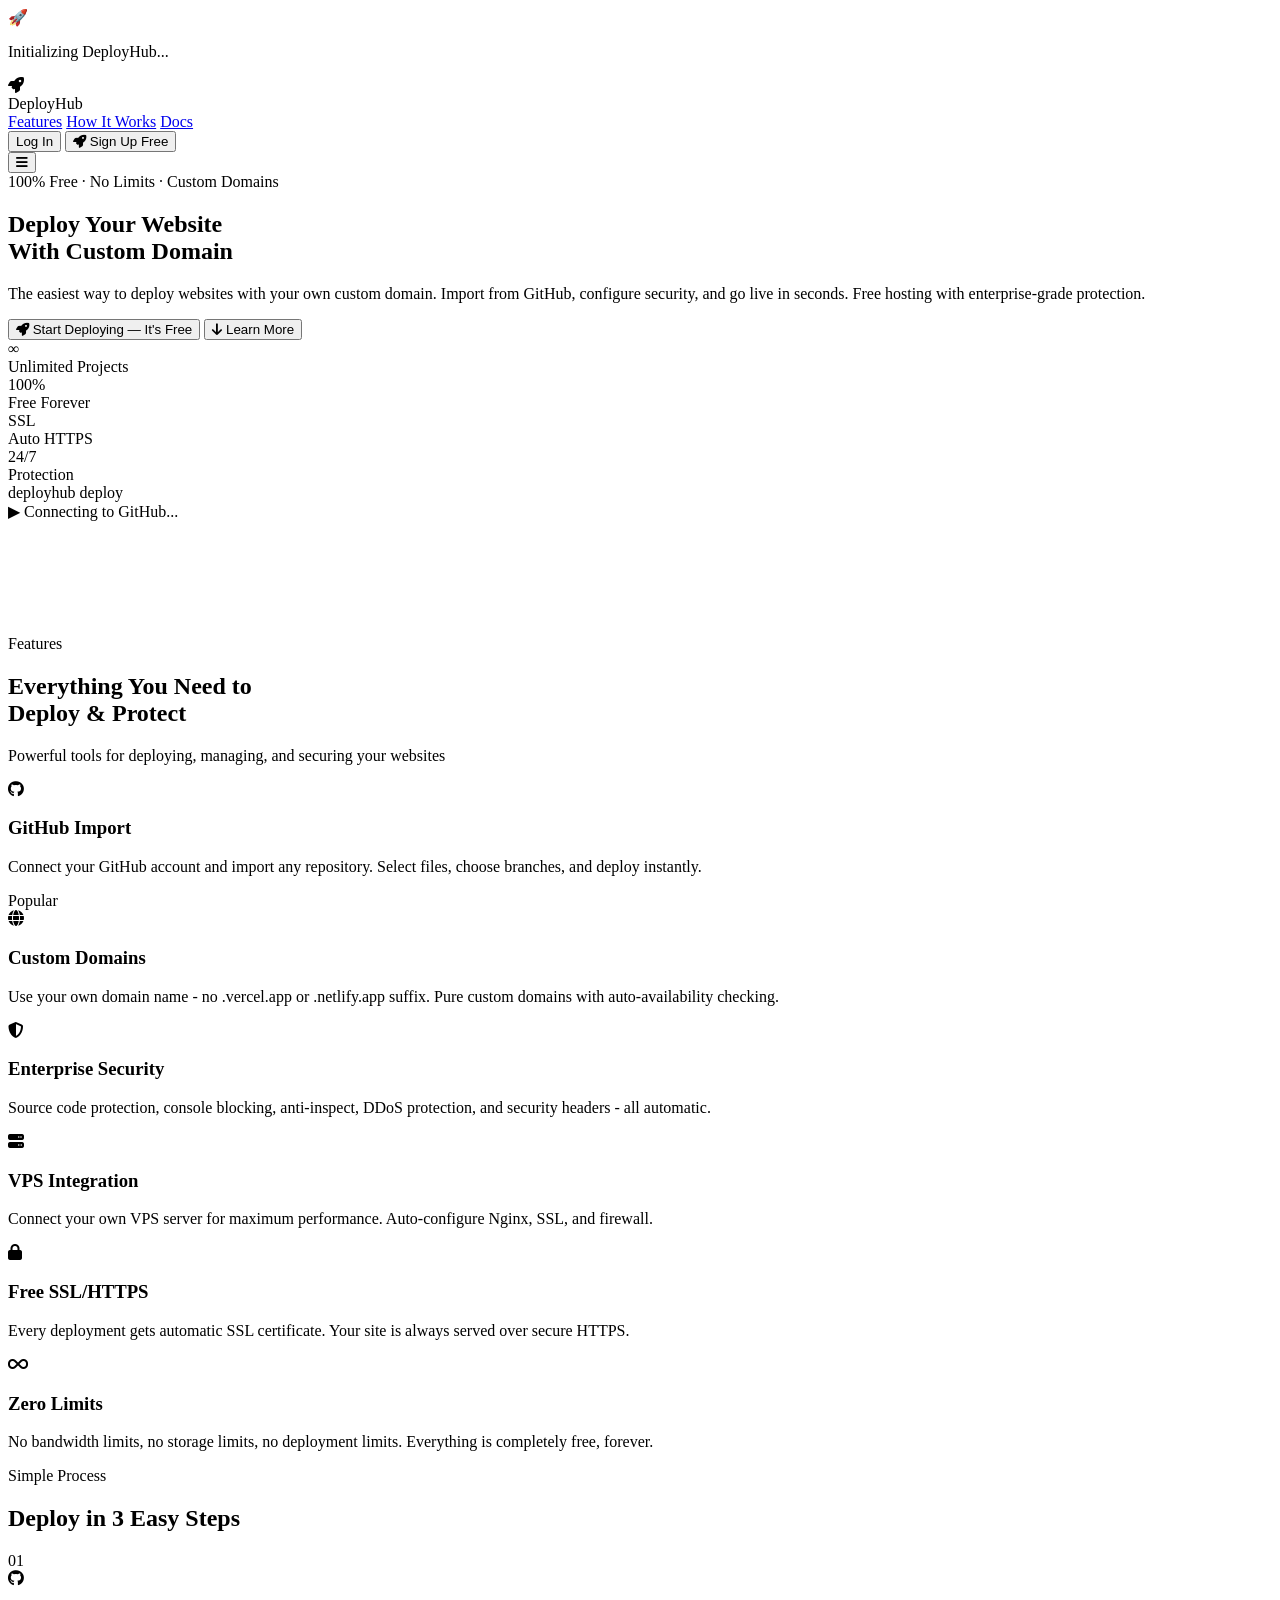
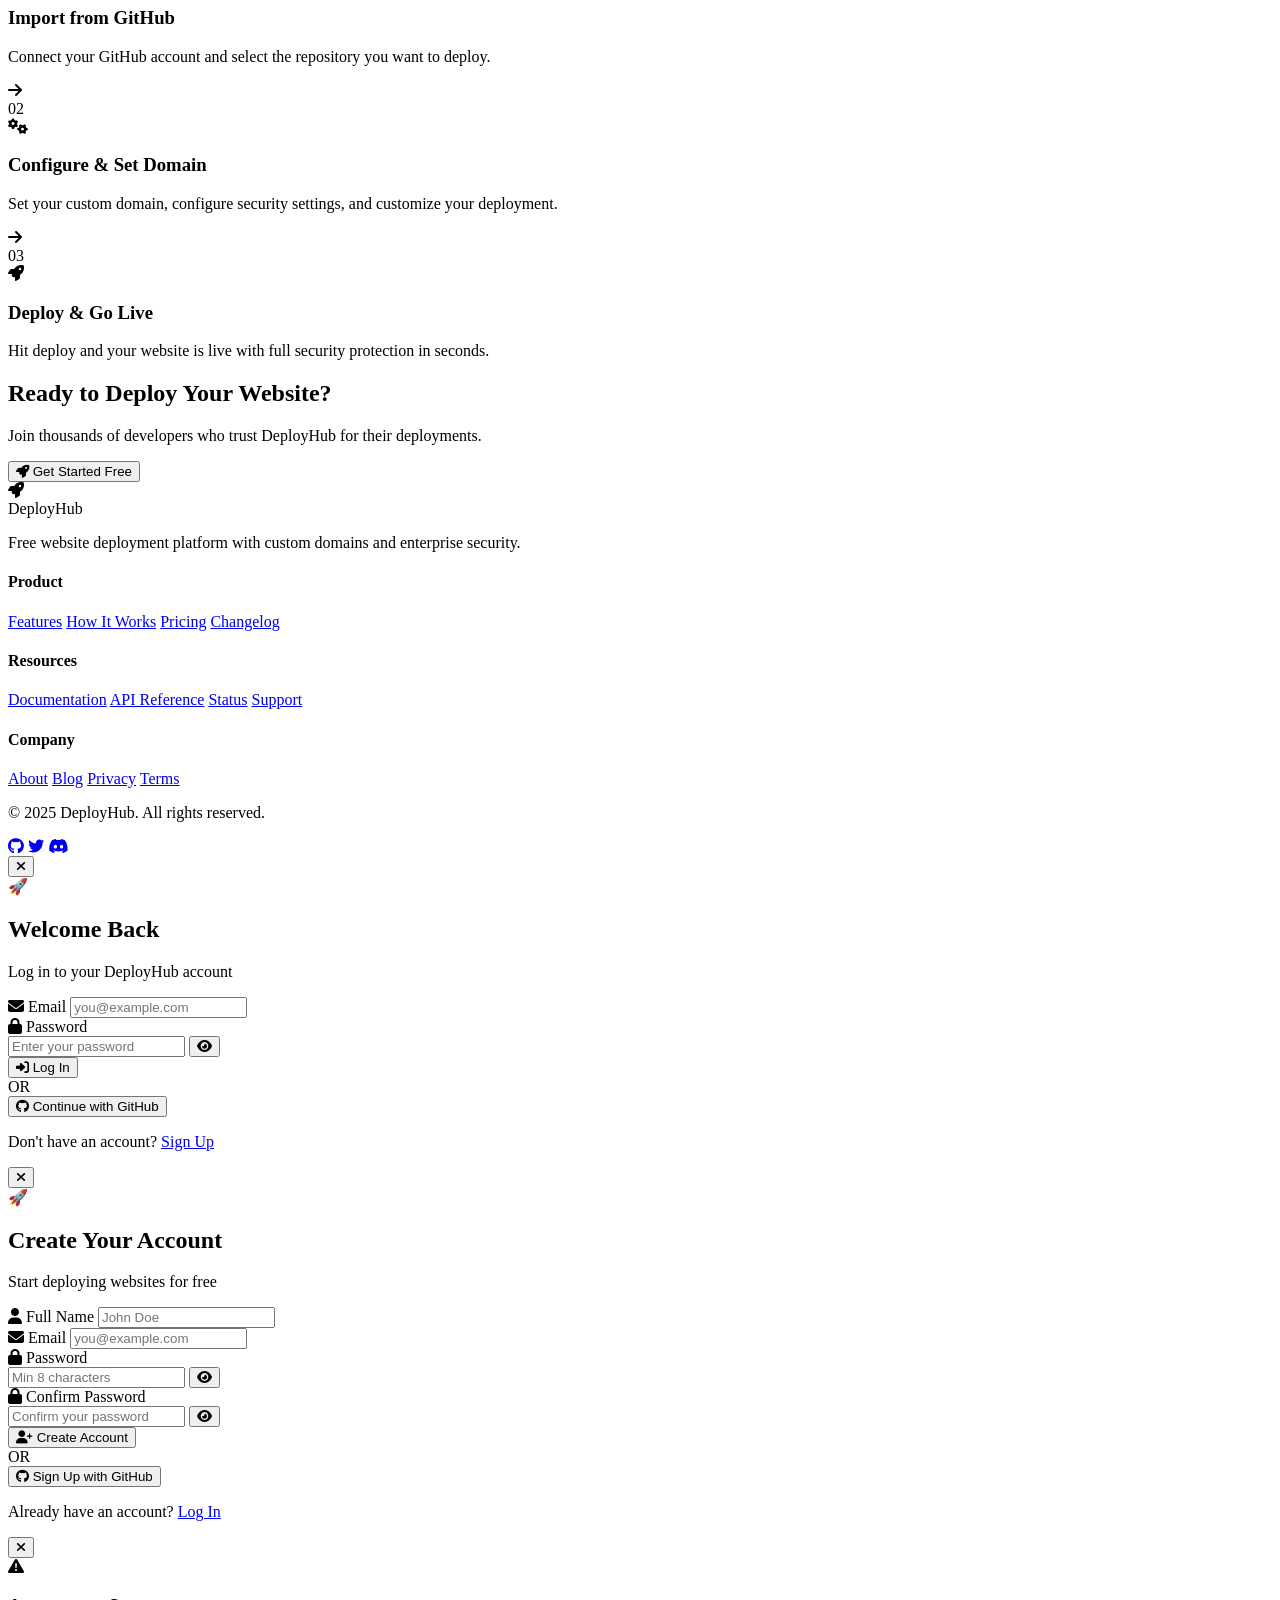
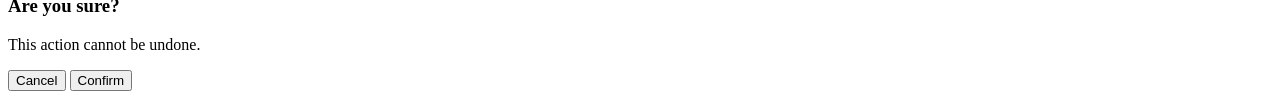
==== index.html @ f0fbd830 "Create index.html" ====
<!DOCTYPE html>
<html lang="en">
<head>
    <meta charset="UTF-8">
    <meta name="viewport" content="width=device-width, initial-scale=1.0">
    <title>DeployHub - Free Website Deployment Platform</title>
    <meta name="description" content="Deploy your websites for free with custom domains, GitHub integration, and enterprise security.">
    <link rel="stylesheet" href="css/style.css">
    <link rel="stylesheet" href="https://cdnjs.cloudflare.com/ajax/libs/font-awesome/6.5.0/css/all.min.css">
    <link href="https://fonts.googleapis.com/css2?family=Inter:wght@300;400;500;600;700;800;900&display=swap" rel="stylesheet">
    <link rel="icon" type="image/svg+xml" href="data:image/svg+xml,<svg xmlns='http://www.w3.org/2000/svg' viewBox='0 0 100 100'><text y='.9em' font-size='90'>🚀</text></svg>">
</head>
<body>

    <!-- ========== LOADING SCREEN ========== -->
    <div id="loadingScreen" class="loading-screen">
        <div class="loader">
            <div class="loader-rocket">🚀</div>
            <div class="loader-bar"><div class="loader-fill"></div></div>
            <p>Initializing DeployHub...</p>
        </div>
    </div>

    <!-- ========== NAVIGATION ========== -->
    <nav id="navbar" class="navbar">
        <div class="nav-container">
            <div class="nav-logo" onclick="goHome()">
                <div class="logo-icon">
                    <i class="fas fa-rocket"></i>
                </div>
                <span>DeployHub</span>
            </div>

            <div class="nav-links" id="navLinks">
                <a href="#features" class="nav-link">Features</a>
                <a href="#how-it-works" class="nav-link">How It Works</a>
                <a href="#" class="nav-link" onclick="showDocs()">Docs</a>
            </div>

            <div class="nav-auth" id="navAuth">
                <button class="btn btn-ghost" onclick="showLogin()">Log In</button>
                <button class="btn btn-primary" onclick="showRegister()">
                    <i class="fas fa-rocket"></i> Sign Up Free
                </button>
            </div>

            <div class="nav-user" id="navUser" style="display:none;">
                <button class="btn btn-ghost" onclick="goToDashboard()">
                    <i class="fas fa-th-large"></i> Dashboard
                </button>
                <div class="nav-avatar" id="navAvatar" onclick="toggleUserMenu()">U</div>
                <div class="user-dropdown" id="userDropdown">
                    <div class="dropdown-header">
                        <span id="dropdownName">User</span>
                        <small id="dropdownEmail">user@email.com</small>
                    </div>
                    <div class="dropdown-divider"></div>
                    <a onclick="showDashSection('settings')"><i class="fas fa-cog"></i> Settings</a>
                    <a onclick="showDashSection('security')"><i class="fas fa-shield-alt"></i> Security</a>
                    <div class="dropdown-divider"></div>
                    <a onclick="logout()" class="dropdown-danger"><i class="fas fa-sign-out-alt"></i> Log Out</a>
                </div>
            </div>

            <button class="nav-toggle" id="navToggle" onclick="toggleMobileNav()">
                <i class="fas fa-bars"></i>
            </button>
        </div>
    </nav>

    <!-- ========== LANDING PAGE ========== -->
    <section id="landingPage">
        <!-- Hero Section -->
        <div class="hero">
            <div class="hero-bg">
                <div class="gradient-orb orb-1"></div>
                <div class="gradient-orb orb-2"></div>
                <div class="gradient-orb orb-3"></div>
                <div class="grid-bg"></div>
            </div>
            <div class="hero-content">
                <div class="hero-badge">
                    <span class="badge-dot"></span>
                    100% Free · No Limits · Custom Domains
                </div>
                <h1>
                    Deploy Your Website
                    <br>
                    <span class="gradient-text">With Custom Domain</span>
                </h1>
                <p class="hero-desc">
                    The easiest way to deploy websites with your own custom domain. 
                    Import from GitHub, configure security, and go live in seconds. 
                    Free hosting with enterprise-grade protection.
                </p>
                <div class="hero-buttons">
                    <button class="btn btn-primary btn-xl" onclick="showRegister()">
                        <i class="fas fa-rocket"></i> Start Deploying — It's Free
                    </button>
                    <button class="btn btn-outline btn-xl" onclick="scrollToFeatures()">
                        <i class="fas fa-arrow-down"></i> Learn More
                    </button>
                </div>
                <div class="hero-stats">
                    <div class="hero-stat">
                        <div class="hero-stat-number">∞</div>
                        <div class="hero-stat-label">Unlimited Projects</div>
                    </div>
                    <div class="hero-stat-divider"></div>
                    <div class="hero-stat">
                        <div class="hero-stat-number">100%</div>
                        <div class="hero-stat-label">Free Forever</div>
                    </div>
                    <div class="hero-stat-divider"></div>
                    <div class="hero-stat">
                        <div class="hero-stat-number">SSL</div>
                        <div class="hero-stat-label">Auto HTTPS</div>
                    </div>
                    <div class="hero-stat-divider"></div>
                    <div class="hero-stat">
                        <div class="hero-stat-number">24/7</div>
                        <div class="hero-stat-label">Protection</div>
                    </div>
                </div>
            </div>
            <div class="hero-visual">
                <div class="terminal-window">
                    <div class="terminal-header">
                        <div class="terminal-dots">
                            <span class="dot red"></span>
                            <span class="dot yellow"></span>
                            <span class="dot green"></span>
                        </div>
                        <span class="terminal-title">deployhub deploy</span>
                    </div>
                    <div class="terminal-body">
                        <div class="terminal-line" id="termLine1">
                            <span class="t-green">▶</span> Connecting to GitHub...
                        </div>
                        <div class="terminal-line" id="termLine2" style="opacity:0">
                            <span class="t-green">✓</span> Repository imported: <span class="t-cyan">my-website</span>
                        </div>
                        <div class="terminal-line" id="termLine3" style="opacity:0">
                            <span class="t-green">▶</span> Setting domain: <span class="t-yellow">gameshop.com</span>
                        </div>
                        <div class="terminal-line" id="termLine4" style="opacity:0">
                            <span class="t-green">✓</span> Domain available! <span class="t-green">✓</span>
                        </div>
                        <div class="terminal-line" id="termLine5" style="opacity:0">
                            <span class="t-green">✓</span> SSL certificate provisioned
                        </div>
                        <div class="terminal-line" id="termLine6" style="opacity:0">
                            <span class="t-green">✓</span> Security protections enabled
                        </div>
                        <div class="terminal-line" id="termLine7" style="opacity:0">
                            <span class="t-green">🚀</span> <span class="t-green">Deployed!</span> → <span class="t-cyan">https://gameshop.com</span>
                        </div>
                    </div>
                </div>
            </div>
        </div>

        <!-- Features Section -->
        <div class="features-section" id="features">
            <div class="container">
                <div class="section-header">
                    <div class="section-badge">Features</div>
                    <h2>Everything You Need to<br><span class="gradient-text">Deploy & Protect</span></h2>
                    <p>Powerful tools for deploying, managing, and securing your websites</p>
                </div>
                <div class="features-grid">
                    <div class="feature-card">
                        <div class="feature-icon-wrap">
                            <i class="fab fa-github"></i>
                        </div>
                        <h3>GitHub Import</h3>
                        <p>Connect your GitHub account and import any repository. Select files, choose branches, and deploy instantly.</p>
                    </div>
                    <div class="feature-card featured">
                        <div class="feature-badge">Popular</div>
                        <div class="feature-icon-wrap">
                            <i class="fas fa-globe"></i>
                        </div>
                        <h3>Custom Domains</h3>
                        <p>Use your own domain name - no .vercel.app or .netlify.app suffix. Pure custom domains with auto-availability checking.</p>
                    </div>
                    <div class="feature-card">
                        <div class="feature-icon-wrap">
                            <i class="fas fa-shield-alt"></i>
                        </div>
                        <h3>Enterprise Security</h3>
                        <p>Source code protection, console blocking, anti-inspect, DDoS protection, and security headers - all automatic.</p>
                    </div>
                    <div class="feature-card">
                        <div class="feature-icon-wrap">
                            <i class="fas fa-server"></i>
                        </div>
                        <h3>VPS Integration</h3>
                        <p>Connect your own VPS server for maximum performance. Auto-configure Nginx, SSL, and firewall.</p>
                    </div>
                    <div class="feature-card">
                        <div class="feature-icon-wrap">
                            <i class="fas fa-lock"></i>
                        </div>
                        <h3>Free SSL/HTTPS</h3>
                        <p>Every deployment gets automatic SSL certificate. Your site is always served over secure HTTPS.</p>
                    </div>
                    <div class="feature-card">
                        <div class="feature-icon-wrap">
                            <i class="fas fa-infinity"></i>
                        </div>
                        <h3>Zero Limits</h3>
                        <p>No bandwidth limits, no storage limits, no deployment limits. Everything is completely free, forever.</p>
                    </div>
                </div>
            </div>
        </div>

        <!-- How It Works Section -->
        <div class="how-section" id="how-it-works">
            <div class="container">
                <div class="section-header">
                    <div class="section-badge">Simple Process</div>
                    <h2>Deploy in <span class="gradient-text">3 Easy Steps</span></h2>
                </div>
                <div class="steps-grid">
                    <div class="step-card">
                        <div class="step-number">01</div>
                        <div class="step-icon"><i class="fab fa-github"></i></div>
                        <h3>Import from GitHub</h3>
                        <p>Connect your GitHub account and select the repository you want to deploy.</p>
                    </div>
                    <div class="step-connector"><i class="fas fa-arrow-right"></i></div>
                    <div class="step-card">
                        <div class="step-number">02</div>
                        <div class="step-icon"><i class="fas fa-cogs"></i></div>
                        <h3>Configure & Set Domain</h3>
                        <p>Set your custom domain, configure security settings, and customize your deployment.</p>
                    </div>
                    <div class="step-connector"><i class="fas fa-arrow-right"></i></div>
                    <div class="step-card">
                        <div class="step-number">03</div>
                        <div class="step-icon"><i class="fas fa-rocket"></i></div>
                        <h3>Deploy & Go Live</h3>
                        <p>Hit deploy and your website is live with full security protection in seconds.</p>
                    </div>
                </div>
            </div>
        </div>

        <!-- CTA Section -->
        <div class="cta-section">
            <div class="container">
                <div class="cta-card">
                    <div class="cta-bg">
                        <div class="gradient-orb orb-1"></div>
                        <div class="gradient-orb orb-2"></div>
                    </div>
                    <h2>Ready to Deploy Your Website?</h2>
                    <p>Join thousands of developers who trust DeployHub for their deployments.</p>
                    <button class="btn btn-white btn-xl" onclick="showRegister()">
                        <i class="fas fa-rocket"></i> Get Started Free
                    </button>
                </div>
            </div>
        </div>

        <!-- Footer -->
        <footer class="footer">
            <div class="container">
                <div class="footer-grid">
                    <div class="footer-brand">
                        <div class="nav-logo">
                            <div class="logo-icon"><i class="fas fa-rocket"></i></div>
                            <span>DeployHub</span>
                        </div>
                        <p>Free website deployment platform with custom domains and enterprise security.</p>
                    </div>
                    <div class="footer-links">
                        <h4>Product</h4>
                        <a href="#features">Features</a>
                        <a href="#how-it-works">How It Works</a>
                        <a href="#">Pricing</a>
                        <a href="#">Changelog</a>
                    </div>
                    <div class="footer-links">
                        <h4>Resources</h4>
                        <a href="#">Documentation</a>
                        <a href="#">API Reference</a>
                        <a href="#">Status</a>
                        <a href="#">Support</a>
                    </div>
                    <div class="footer-links">
                        <h4>Company</h4>
                        <a href="#">About</a>
                        <a href="#">Blog</a>
                        <a href="#">Privacy</a>
                        <a href="#">Terms</a>
                    </div>
                </div>
                <div class="footer-bottom">
                    <p>&copy; 2025 DeployHub. All rights reserved.</p>
                    <div class="footer-socials">
                        <a href="#"><i class="fab fa-github"></i></a>
                        <a href="#"><i class="fab fa-twitter"></i></a>
                        <a href="#"><i class="fab fa-discord"></i></a>
                    </div>
                </div>
            </div>
        </footer>
    </section>

    <!-- ========== AUTH MODALS ========== -->

    <!-- Login Modal -->
    <div class="modal" id="loginModal">
        <div class="modal-overlay" onclick="closeModals()"></div>
        <div class="modal-content auth-modal">
            <button class="modal-close" onclick="closeModals()">
                <i class="fas fa-times"></i>
            </button>
            <div class="auth-header">
                <div class="auth-logo">🚀</div>
                <h2>Welcome Back</h2>
                <p>Log in to your DeployHub account</p>
            </div>
            <form id="loginForm" onsubmit="handleLogin(event)">
                <div class="form-group">
                    <label><i class="fas fa-envelope"></i> Email</label>
                    <input type="email" id="loginEmail" class="form-input" placeholder="you@example.com" required autocomplete="email">
                </div>
                <div class="form-group">
                    <label><i class="fas fa-lock"></i> Password</label>
                    <div class="password-input">
                        <input type="password" id="loginPassword" class="form-input" placeholder="Enter your password" required autocomplete="current-password">
                        <button type="button" class="password-toggle" onclick="togglePassword('loginPassword', this)">
                            <i class="fas fa-eye"></i>
                        </button>
                    </div>
                </div>
                <div id="loginError" class="form-error" style="display:none;"></div>
                <button type="submit" class="btn btn-primary btn-full" id="loginBtn">
                    <i class="fas fa-sign-in-alt"></i> Log In
                </button>
            </form>
            <div class="auth-divider"><span>OR</span></div>
            <button class="btn btn-github btn-full" onclick="loginWithGitHub()">
                <i class="fab fa-github"></i> Continue with GitHub
            </button>
            <p class="auth-switch">
                Don't have an account? 
                <a href="#" onclick="showRegister(); return false;">Sign Up</a>
            </p>
        </div>
    </div>

    <!-- Register Modal -->
    <div class="modal" id="registerModal">
        <div class="modal-overlay" onclick="closeModals()"></div>
        <div class="modal-content auth-modal">
            <button class="modal-close" onclick="closeModals()">
                <i class="fas fa-times"></i>
            </button>
            <div class="auth-header">
                <div class="auth-logo">🚀</div>
                <h2>Create Your Account</h2>
                <p>Start deploying websites for free</p>
            </div>
            <form id="registerForm" onsubmit="handleRegister(event)">
                <div class="form-group">
                    <label><i class="fas fa-user"></i> Full Name</label>
                    <input type="text" id="regName" class="form-input" placeholder="John Doe" required>
                </div>
                <div class="form-group">
                    <label><i class="fas fa-envelope"></i> Email</label>
                    <input type="email" id="regEmail" class="form-input" placeholder="you@example.com" required autocomplete="email">
                </div>
                <div class="form-group">
                    <label><i class="fas fa-lock"></i> Password</label>
                    <div class="password-input">
                        <input type="password" id="regPassword" class="form-input" placeholder="Min 8 characters" required minlength="8">
                        <button type="button" class="password-toggle" onclick="togglePassword('regPassword', this)">
                            <i class="fas fa-eye"></i>
                        </button>
                    </div>
                    <div class="password-strength" id="passwordStrength">
                        <div class="strength-bar"><div class="strength-fill" id="strengthFill"></div></div>
                        <span id="strengthText"></span>
                    </div>
                </div>
                <div class="form-group">
                    <label><i class="fas fa-lock"></i> Confirm Password</label>
                    <div class="password-input">
                        <input type="password" id="regConfirmPassword" class="form-input" placeholder="Confirm your password" required>
                        <button type="button" class="password-toggle" onclick="togglePassword('regConfirmPassword', this)">
                            <i class="fas fa-eye"></i>
                        </button>
                    </div>
                </div>
                <div id="regError" class="form-error" style="display:none;"></div>
                <button type="submit" class="btn btn-primary btn-full" id="regBtn">
                    <i class="fas fa-user-plus"></i> Create Account
                </button>
            </form>
            <div class="auth-divider"><span>OR</span></div>
            <button class="btn btn-github btn-full" onclick="loginWithGitHub()">
                <i class="fab fa-github"></i> Sign Up with GitHub
            </button>
            <p class="auth-switch">
                Already have an account? 
                <a href="#" onclick="showLogin(); return false;">Log In</a>
            </p>
        </div>
    </div>

    <!-- ========== DASHBOARD ========== -->
    <section id="dashboard" style="display:none;">
        <div class="dashboard-layout">
            <!-- Sidebar -->
            <aside class="sidebar" id="sidebar">
                <div class="sidebar-header">
                    <div class="sidebar-logo" onclick="goHome()">
                        <i class="fas fa-rocket"></i>
                        <span>DeployHub</span>
                    </div>
                    <button class="sidebar-close" onclick="toggleSidebar()">
                        <i class="fas fa-times"></i>
                    </button>
                </div>

                <nav class="sidebar-nav">
                    <div class="nav-section-label">Main</div>
                    <a class="sidebar-link active" data-section="overview" onclick="showDashSection('overview')">
                        <i class="fas fa-th-large"></i>
                        <span>Overview</span>
                    </a>
                    <a class="sidebar-link" data-section="projects" onclick="showDashSection('projects')">
                        <i class="fas fa-folder"></i>
                        <span>Projects</span>
                        <span class="sidebar-badge" id="projectsBadge">0</span>
                    </a>
                    <a class="sidebar-link highlight" data-section="newDeploy" onclick="showDashSection('newDeploy')">
                        <i class="fas fa-plus-circle"></i>
                        <span>New Deploy</span>
                    </a>

                    <div class="nav-section-label">Management</div>
                    <a class="sidebar-link" data-section="domains" onclick="showDashSection('domains')">
                        <i class="fas fa-globe"></i>
                        <span>Domains</span>
                    </a>
                    <a class="sidebar-link" data-section="security" onclick="showDashSection('security')">
                        <i class="fas fa-shield-alt"></i>
                        <span>Security</span>
                    </a>
                    <a class="sidebar-link" data-section="vps" onclick="showDashSection('vps')">
                        <i class="fas fa-server"></i>
                        <span>VPS</span>
                    </a>
                    <a class="sidebar-link" data-section="analytics" onclick="showDashSection('analytics')">
                        <i class="fas fa-chart-bar"></i>
                        <span>Analytics</span>
                    </a>

                    <div class="nav-section-label">Account</div>
                    <a class="sidebar-link" data-section="settings" onclick="showDashSection('settings')">
                        <i class="fas fa-cog"></i>
                        <span>Settings</span>
                    </a>
                </nav>

                <div class="sidebar-footer">
                    <div class="sidebar-user">
                        <div class="sidebar-avatar" id="sidebarAvatar">U</div>
                        <div class="sidebar-user-info">
                            <span class="sidebar-user-name" id="sidebarUserName">User</span>
                            <span class="sidebar-user-plan">Free Plan · Unlimited</span>
                        </div>
                    </div>
                </div>
            </aside>

            <!-- Mobile Sidebar Toggle -->
            <button class="sidebar-mobile-toggle" onclick="toggleSidebar()">
                <i class="fas fa-bars"></i>
            </button>

            <!-- Main Dashboard Content -->
            <main class="dash-main">

                <!-- ===== OVERVIEW SECTION ===== -->
                <div class="dash-section" id="sec-overview">
                    <div class="dash-header">
                        <div>
                            <h1>Dashboard</h1>
                            <p class="dash-subtitle">Welcome back, <span id="welcomeName">User</span></p>
                        </div>
                        <button class="btn btn-primary" onclick="showDashSection('newDeploy')">
                            <i class="fas fa-plus"></i> New Project
                        </button>
                    </div>

                    <!-- Stats Cards -->
                    <div class="stats-grid">
                        <div class="stat-card">
                            <div class="stat-card-header">
                                <span class="stat-card-label">Total Projects</span>
                                <div class="stat-card-icon blue"><i class="fas fa-folder"></i></div>
                            </div>
                            <div class="stat-card-number" id="totalProjects">0</div>
                            <div class="stat-card-change positive">
                                <i class="fas fa-arrow-up"></i> Active
                            </div>
                        </div>
                        <div class="stat-card">
                            <div class="stat-card-header">
                                <span class="stat-card-label">Active Sites</span>
                                <div class="stat-card-icon green"><i class="fas fa-check-circle"></i></div>
                            </div>
                            <div class="stat-card-number" id="activeSites">0</div>
                            <div class="stat-card-change positive">
                                <i class="fas fa-globe"></i> Online
                            </div>
                        </div>
                        <div class="stat-card">
                            <div class="stat-card-header">
                                <span class="stat-card-label">Custom Domains</span>
                                <div class="stat-card-icon purple"><i class="fas fa-globe"></i></div>
                            </div>
                            <div class="stat-card-number" id="totalDomains">0</div>
                            <div class="stat-card-change">
                                <i class="fas fa-lock"></i> SSL Active
                            </div>
                        </div>
                        <div class="stat-card">
                            <div class="stat-card-header">
                                <span class="stat-card-label">Total Deploys</span>
                                <div class="stat-card-icon orange"><i class="fas fa-cloud-upload-alt"></i></div>
                            </div>
                            <div class="stat-card-number" id="totalDeploys">0</div>
                            <div class="stat-card-change positive">
                                <i class="fas fa-infinity"></i> Unlimited
                            </div>
                        </div>
                    </div>

                    <!-- Recent Projects -->
                    <div class="dash-card">
                        <div class="dash-card-header">
                            <h2><i class="fas fa-clock"></i> Recent Projects</h2>
                            <a class="view-all" onclick="showDashSection('projects')">View All <i class="fas fa-arrow-right"></i></a>
                        </div>
                        <div id="recentProjectsList" class="projects-list">
                            <div class="empty-state">
                                <div class="empty-icon">📁</div>
                                <h3>No Projects Yet</h3>
                                <p>Deploy your first website to get started</p>
                                <button class="btn btn-primary" onclick="showDashSection('newDeploy')">
                                    <i class="fas fa-plus"></i> Create Your First Project
                                </button>
                            </div>
                        </div>
                    </div>

                    <!-- Quick Actions -->
                    <div class="quick-actions">
                        <h2><i class="fas fa-bolt"></i> Quick Actions</h2>
                        <div class="actions-grid">
                            <div class="action-card" onclick="showDashSection('newDeploy')">
                                <i class="fas fa-plus-circle"></i>
                                <span>New Deploy</span>
                            </div>
                            <div class="action-card" onclick="showDashSection('domains')">
                                <i class="fas fa-globe"></i>
                                <span>Add Domain</span>
                            </div>
                            <div class="action-card" onclick="showDashSection('vps')">
                                <i class="fas fa-server"></i>
                                <span>Connect VPS</span>
                            </div>
                            <div class="action-card" onclick="showDashSection('security')">
                                <i class="fas fa-shield-alt"></i>
                                <span>Security</span>
                            </div>
                        </div>
                    </div>
                </div>

                <!-- ===== PROJECTS SECTION ===== -->
                <div class="dash-section" id="sec-projects" style="display:none;">
                    <div class="dash-header">
                        <div>
                            <h1>My Projects</h1>
                            <p class="dash-subtitle">Manage all your deployed websites</p>
                        </div>
                        <div class="header-actions">
                            <div class="search-box">
                                <i class="fas fa-search"></i>
                                <input type="text" placeholder="Search projects..." id="searchProjects" oninput="filterProjects()">
                            </div>
                            <select class="filter-select" id="filterStatus" onchange="filterProjects()">
                                <option value="all">All Status</option>
                                <option value="active">Active</option>
                                <option value="paused">Paused</option>
                                <option value="error">Error</option>
                            </select>
                            <button class="btn btn-primary" onclick="showDashSection('newDeploy')">
                                <i class="fas fa-plus"></i> New Project
                            </button>
                        </div>
                    </div>
                    <div id="projectsList" class="projects-grid">
                        <!-- Projects will be loaded dynamically -->
                    </div>
                </div>

                <!-- ===== NEW DEPLOY SECTION (WIZARD) ===== -->
                <div class="dash-section" id="sec-newDeploy" style="display:none;">
                    <div class="dash-header">
                        <div>
                            <h1>Deploy New Project</h1>
                            <p class="dash-subtitle">Import from GitHub and deploy with custom domain</p>
                        </div>
                    </div>

                    <div class="deploy-wizard">
                        <!-- Wizard Progress Steps -->
                        <div class="wizard-steps">
                            <div class="wizard-step active" data-step="1" id="wizStep1">
                                <div class="step-circle">
                                    <span class="step-num">1</span>
                                    <i class="fas fa-check step-check"></i>
                                </div>
                                <span class="step-label">GitHub</span>
                            </div>
                            <div class="step-line" id="stepLine1"></div>
                            <div class="wizard-step" data-step="2" id="wizStep2">
                                <div class="step-circle">
                                    <span class="step-num">2</span>
                                    <i class="fas fa-check step-check"></i>
                                </div>
                                <span class="step-label">Repository</span>
                            </div>
                            <div class="step-line" id="stepLine2"></div>
                            <div class="wizard-step" data-step="3" id="wizStep3">
                                <div class="step-circle">
                                    <span class="step-num">3</span>
                                    <i class="fas fa-check step-check"></i>
                                </div>
                                <span class="step-label">Configure</span>
                            </div>
                            <div class="step-line" id="stepLine3"></div>
                            <div class="wizard-step" data-step="4" id="wizStep4">
                                <div class="step-circle">
                                    <span class="step-num">4</span>
                                    <i class="fas fa-check step-check"></i>
                                </div>
                                <span class="step-label">Domain</span>
                            </div>
                            <div class="step-line" id="stepLine4"></div>
                            <div class="wizard-step" data-step="5" id="wizStep5">
                                <div class="step-circle">
                                    <span class="step-num">5</span>
                                    <i class="fas fa-check step-check"></i>
                                </div>
                                <span class="step-label">Security</span>
                            </div>
                            <div class="step-line" id="stepLine5"></div>
                            <div class="wizard-step" data-step="6" id="wizStep6">
                                <div class="step-circle">
                                    <span class="step-num">6</span>
                                    <i class="fas fa-check step-check"></i>
                                </div>
                                <span class="step-label">Deploy</span>
                            </div>
                        </div>

                        <!-- STEP 1: GitHub Connect -->
                        <div class="wizard-panel" id="wizPanel1">
                            <div class="wizard-card">
                                <div class="wizard-card-header">
                                    <div class="wizard-icon github-icon">
                                        <i class="fab fa-github"></i>
                                    </div>
                                    <h2>Connect GitHub Account</h2>
                                    <p>Import your repository files to deploy as a website</p>
                                </div>

                                <div id="githubNotConnected">
                                    <div class="form-group">
                                        <label><i class="fas fa-key"></i> GitHub Personal Access Token</label>
                                        <div class="password-input">
                                            <input type="password" id="githubToken" class="form-input" placeholder="ghp_xxxxxxxxxxxxxxxxxxxx">
                                            <button type="button" class="password-toggle" onclick="togglePassword('githubToken', this)">
                                                <i class="fas fa-eye"></i>
                                            </button>
                                        </div>
                                        <div class="form-help">
                                            <i class="fas fa-info-circle"></i>
                                            <span>Go to <strong>GitHub → Settings → Developer Settings → Personal Access Tokens → Tokens (classic) → Generate New Token</strong> with <code>repo</code> scope enabled.</span>
                                        </div>
                                    </div>
                                    <button class="btn btn-github btn-lg btn-full" onclick="connectGitHub()" id="connectGHBtn">
                                        <i class="fab fa-github"></i> Connect GitHub
                                    </button>
                                </div>

                                <div id="githubConnected" style="display:none;">
                                    <div class="github-profile">
                                        <img id="ghAvatar" src="" alt="GitHub Avatar" class="gh-avatar">
                                        <div class="gh-info">
                                            <h3 id="ghDisplayName">-</h3>
                                            <p id="ghUsername">@username</p>
                                            <div class="gh-stats">
                                                <span><i class="fas fa-book"></i> <span id="ghRepoCount">0</span> repos</span>
                                                <span><i class="fas fa-users"></i> <span id="ghFollowers">0</span> followers</span>
                                            </div>
                                        </div>
                                        <span class="status-badge success">
                                            <i class="fas fa-check-circle"></i> Connected
                                        </span>
                                    </div>
                                    <div class="wizard-actions">
                                        <button class="btn btn-ghost" onclick="disconnectGitHub()">
                                            <i class="fas fa-unlink"></i> Disconnect
                                        </button>
                                        <button class="btn btn-primary btn-lg" onclick="goToWizStep(2)">
                                            Continue <i class="fas fa-arrow-right"></i>
                                        </button>
                                    </div>
                                </div>
                            </div>
                        </div>

                        <!-- STEP 2: Select Repository -->
                        <div class="wizard-panel" id="wizPanel2" style="display:none;">
                            <div class="wizard-card">
                                <div class="wizard-card-header">
                                    <div class="wizard-icon">
                                        <i class="fas fa-code-branch"></i>
                                    </div>
                                    <h2>Select Repository</h2>
                                    <p>Choose the repository you want to deploy</p>
                                </div>

                                <div class="repo-search">
                                    <div class="search-box">
                                        <i class="fas fa-search"></i>
                                        <input type="text" placeholder="Search repositories..." id="searchRepos" oninput="filterRepos()">
                                    </div>
                                    <div class="repo-filter">
                                        <select class="filter-select" id="repoTypeFilter" onchange="filterRepos()">
                                            <option value="all">All</option>
                                            <option value="public">Public</option>
                                            <option value="private">Private</option>
                                        </select>
                                    </div>
                                </div>

                                <div id="reposList" class="repos-list">
                                    <div class="loading-state">
                                        <div class="spinner"></div>
                                        <p>Loading repositories...</p>
                                    </div>
                                </div>

                                <div class="wizard-nav">
                                    <button class="btn btn-ghost" onclick="goToWizStep(1)">
                                        <i class="fas fa-arrow-left"></i> Back
                                    </button>
                                </div>
                            </div>
                        </div>

                        <!-- STEP 3: Configure -->
                        <div class="wizard-panel" id="wizPanel3" style="display:none;">
                            <div class="wizard-card">
                                <div class="wizard-card-header">
                                    <div class="wizard-icon">
                                        <i class="fas fa-cogs"></i>
                                    </div>
                                    <h2>Project Configuration</h2>
                                    <p>Configure your project settings before deployment</p>
                                </div>

                                <div class="config-form">
                                    <div class="form-row">
                                        <div class="form-group">
                                            <label><i class="fas fa-project-diagram"></i> Project Name *</label>
                                            <input type="text" id="projectName" class="form-input" placeholder="my-awesome-website">
                                        </div>
                                        <div class="form-group">
                                            <label><i class="fas fa-code-branch"></i> Branch</label>
                                            <select id="branchSelect" class="form-input form-select">
                                                <option value="main">main</option>
                                                <option value="master">master</option>
                                            </select>
                                        </div>
                                    </div>
                                    <div class="form-row">
                                        <div class="form-group">
                                            <label><i class="fas fa-layer-group"></i> Framework</label>
                                            <select id="frameworkSelect" class="form-input form-select">
                                                <option value="static">Static HTML/CSS/JS</option>
                                                <option value="react">React</option>
                                                <option value="vue">Vue.js</option>
                                                <option value="next">Next.js</option>
                                                <option value="angular">Angular</option>
                                                <option value="svelte">Svelte</option>
                                                <option value="gatsby">Gatsby</option>
                                                <option value="hugo">Hugo</option>
                                                <option value="other">Other</option>
                                            </select>
                                        </div>
                                        <div class="form-group">
                                            <label><i class="fas fa-folder"></i> Root Directory</label>
                                            <input type="text" id="rootDir" class="form-input" placeholder="./" value="./">
                                        </div>
                                    </div>
                                    <div class="form-row">
                                        <div class="form-group">
                                            <label><i class="fas fa-terminal"></i> Build Command</label>
                                            <input type="text" id="buildCmd" class="form-input" placeholder="npm run build (optional)">
                                        </div>
                                        <div class="form-group">
                                            <label><i class="fas fa-folder-open"></i> Output Directory</label>
                                            <input type="text" id="outputDir" class="form-input" placeholder="dist" value="./">
                                        </div>
                                    </div>

                                    <!-- Environment Variables -->
                                    <div class="env-section">
                                        <div class="env-header">
                                            <h3><i class="fas fa-key"></i> Environment Variables</h3>
                                            <button class="btn btn-ghost btn-sm" onclick="addEnvVar()">
                                                <i class="fas fa-plus"></i> Add Variable
                                            </button>
                                        </div>
                                        <div id="envVarsList" class="env-vars-list">
                                            <!-- Env vars will be added here dynamically -->
                                        </div>
                                    </div>
                                </div>

                                <div class="wizard-nav">
                                    <button class="btn btn-ghost" onclick="goToWizStep(2)">
                                        <i class="fas fa-arrow-left"></i> Back
                                    </button>
                                    <button class="btn btn-primary" onclick="goToWizStep(4)">
                                        Continue <i class="fas fa-arrow-right"></i>
                                    </button>
                                </div>
                            </div>
                        </div>

                        <!-- STEP 4: Domain -->
                        <div class="wizard-panel" id="wizPanel4" style="display:none;">
                            <div class="wizard-card">
                                <div class="wizard-card-header">
                                    <div class="wizard-icon">
                                        <i class="fas fa-globe"></i>
                                    </div>
                                    <h2>Custom Domain Setup</h2>
                                    <p>Set your own custom domain for this website</p>
                                </div>

                                <div class="domain-setup">
                                    <div class="form-group">
                                        <label><i class="fas fa-globe"></i> Domain Name *</label>
                                        <div class="domain-input-wrapper">
                                            <input type="text" id="customDomain" class="form-input domain-input" 
                                                   placeholder="example.com" 
                                                   oninput="handleDomainInput(this.value)">
                                            <div class="domain-checker" id="domainChecker">
                                                <!-- Domain check status will show here -->
                                            </div>
                                        </div>
                                        <div class="form-help">
                                            <i class="fas fa-info-circle"></i>
                                            Enter your desired domain (e.g., gameshop.com, myportfolio.com). 
                                            We'll automatically check if it's available for hosting.
                                        </div>
                                    </div>

                                    <!-- Domain Check Result -->
                                    <div id="domainResult" class="domain-result" style="display:none;">
                                        <!-- Result will appear here -->
                                    </div>

                                    <!-- DNS Configuration Info -->
                                    <div id="dnsConfig" class="dns-config" style="display:none;">
                                        <h3><i class="fas fa-network-wired"></i> DNS Configuration</h3>
                                        <p>Add these DNS records to your domain registrar:</p>
                                        <div class="dns-records">
                                            <div class="dns-record">
                                                <div class="dns-record-header">
                                                    <span class="dns-type">A</span>
                                                    <button class="btn btn-ghost btn-xs" onclick="copyDNS('a')">
                                                        <i class="fas fa-copy"></i> Copy
                                                    </button>
                                                </div>
                                                <div class="dns-record-body">
                                                    <div><strong>Name:</strong> @</div>
                                                    <div><strong>Value:</strong> <code id="dnsAValue">76.76.21.21</code></div>
                                                    <div><strong>TTL:</strong> 3600</div>
                                                </div>
                                            </div>
                                            <div class="dns-record">
                                                <div class="dns-record-header">
                                                    <span class="dns-type cname">CNAME</span>
                                                    <button class="btn btn-ghost btn-xs" onclick="copyDNS('cname')">
                                                        <i class="fas fa-copy"></i> Copy
                                                    </button>
                                                </div>
                                                <div class="dns-record-body">
                                                    <div><strong>Name:</strong> www</div>
                                                    <div><strong>Value:</strong> <code id="dnsCnameValue">cname.deployhub.dev</code></div>
                                                    <div><strong>TTL:</strong> 3600</div>
                                                </div>
                                            </div>
                                        </div>
                                    </div>

                                    <!-- SSL Toggle -->
                                    <div class="ssl-toggle">
                                        <div class="toggle-option">
                                            <label class="toggle-switch">
                                                <input type="checkbox" id="autoSSL" checked>
                                                <span class="toggle-slider"></span>
                                            </label>
                                            <div class="toggle-info">
                                                <strong><i class="fas fa-lock"></i> Auto SSL Certificate</strong>
                                                <p>Automatically provision free Let's Encrypt SSL certificate</p>
                                            </div>
                                        </div>
                                        <div class="toggle-option">
                                            <label class="toggle-switch">
                                                <input type="checkbox" id="forceHTTPS" checked>
                                                <span class="toggle-slider"></span>
                                            </label>
                                            <div class="toggle-info">
                                                <strong><i class="fas fa-shield-alt"></i> Force HTTPS</strong>
                                                <p>Redirect all HTTP traffic to HTTPS</p>
                                            </div>
                                        </div>
                                        <div class="toggle-option">
                                            <label class="toggle-switch">
                                                <input type="checkbox" id="wwwRedirect" checked>
                                                <span class="toggle-slider"></span>
                                            </label>
                                            <div class="toggle-info">
                                                <strong><i class="fas fa-exchange-alt"></i> WWW Redirect</strong>
                                                <p>Redirect www.domain.com to domain.com</p>
                                            </div>
                                        </div>
                                    </div>
                                </div>

                                <div class="wizard-nav">
                                    <button class="btn btn-ghost" onclick="goToWizStep(3)">
                                        <i class="fas fa-arrow-left"></i> Back
                                    </button>
                                    <button class="btn btn-primary" onclick="goToWizStep(5)" id="domainNextBtn">
                                        Continue <i class="fas fa-arrow-right"></i>
                                    </button>
                                </div>
                            </div>
                        </div>

                        <!-- STEP 5: Security -->
                        <div class="wizard-panel" id="wizPanel5" style="display:none;">
                            <div class="wizard-card">
                                <div class="wizard-card-header">
                                    <div class="wizard-icon security-icon">
                                        <i class="fas fa-shield-alt"></i>
                                    </div>
                                    <h2>Security Protection</h2>
                                    <p>Configure enterprise-grade security for your website</p>
                                </div>

                                <div class="security-options">
                                    <div class="security-group">
                                        <h3><i class="fas fa-code"></i> Code Protection</h3>
                                        <div class="toggle-option">
                                            <label class="toggle-switch">
                                                <input type="checkbox" id="secSourceProtect" checked>
                                                <span class="toggle-slider"></span>
                                            </label>
                                            <div class="toggle-info">
                                                <strong>Source Code Protection</strong>
                                                <p>Obfuscate and protect HTML/CSS/JS source code from viewing</p>
                                            </div>
                                        </div>
                                        <div class="toggle-option">
                                            <label class="toggle-switch">
                                                <input type="checkbox" id="secRightClick" checked>
                                                <span class="toggle-slider"></span>
                                            </label>
                                            <div class="toggle-info">
                                                <strong>Right-Click Protection</strong>
                                                <p>Disable right-click context menu to prevent "View Source"</p>
                                            </div>
                                        </div>
                                        <div class="toggle-option">
                                            <label class="toggle-switch">
                                                <input type="checkbox" id="secCopyProtect" checked>
                                                <span class="toggle-slider"></span>
                                            </label>
                                            <div class="toggle-info">
                                                <strong>Copy Protection</strong>
                                                <p>Prevent text selection and content copying</p>
                                            </div>
                                        </div>
                                    </div>

                                    <div class="security-group">
                                        <h3><i class="fas fa-terminal"></i> DevTools Protection</h3>
                                        <div class="toggle-option">
                                            <label class="toggle-switch">
                                                <input type="checkbox" id="secDevTools" checked>
                                                <span class="toggle-slider"></span>
                                            </label>
                                            <div class="toggle-info">
                                                <strong>DevTools / Inspect Element Blocker</strong>
                                                <p>Block F12, Ctrl+Shift+I, and all DevTools shortcuts</p>
                                            </div>
                                        </div>
                                        <div class="toggle-option">
                                            <label class="toggle-switch">
                                                <input type="checkbox" id="secConsole" checked>
                                                <span class="toggle-slider"></span>
                                            </label>
                                            <div class="toggle-info">
                                                <strong>Console Protection</strong>
                                                <p>Clear and disable browser console to prevent debugging</p>
                                            </div>
                                        </div>
                                        <div class="toggle-option">
                                            <label class="toggle-switch">
                                                <input type="checkbox" id="secDebugger" checked>
                                                <span class="toggle-slider"></span>
                                            </label>
                                            <div class="toggle-info">
                                                <strong>Anti-Debugger</strong>
                                                <p>Detect and block JavaScript debugger attachment</p>
                                            </div>
                                        </div>
                                    </div>

                                    <div class="security-group">
                                        <h3><i class="fas fa-shield-virus"></i> Network Protection</h3>
                                        <div class="toggle-option">
                                            <label class="toggle-switch">
                                                <input type="checkbox" id="secDDoS" checked>
                                                <span class="toggle-slider"></span>
                                            </label>
                                            <div class="toggle-info">
                                                <strong>DDoS Protection</strong>
                                                <p>Rate limiting and distributed attack mitigation</p>
                                            </div>
                                        </div>
                                        <div class="toggle-option">
                                            <label class="toggle-switch">
                                                <input type="checkbox" id="secHotlink" checked>
                                                <span class="toggle-slider"></span>
                                            </label>
                                            <div class="toggle-info">
                                                <strong>Hotlink Protection</strong>
                                                <p>Prevent other websites from embedding your resources</p>
                                            </div>
                                        </div>
                                        <div class="toggle-option">
                                            <label class="toggle-switch">
                                                <input type="checkbox" id="secAPI" checked>
                                                <span class="toggle-slider"></span>
                                            </label>
                                            <div class="toggle-info">
                                                <strong>API Endpoint Protection</strong>
                                                <p>Secure all API endpoints from unauthorized access</p>
                                            </div>
                                        </div>
                                    </div>

                                    <div class="security-group">
                                        <h3><i class="fas fa-heading"></i> Headers & Admin</h3>
                                        <div class="toggle-option">
                                            <label class="toggle-switch">
                                                <input type="checkbox" id="secHeaders" checked>
                                                <span class="toggle-slider"></span>
                                            </label>
                                            <div class="toggle-info">
                                                <strong>Security Headers</strong>
                                                <p>HSTS, CSP, X-Frame-Options, X-Content-Type-Options</p>
                                            </div>
                                        </div>
                                        <div class="toggle-option">
                                            <label class="toggle-switch">
                                                <input type="checkbox" id="secAdmin" checked>
                                                <span class="toggle-slider"></span>
                                            </label>
                                            <div class="toggle-info">
                                                <strong>Admin Panel Protection</strong>
                                                <p>Hide and protect /admin, /wp-admin, /dashboard paths</p>
                                            </div>
                                        </div>
                                        <div class="toggle-option">
                                            <label class="toggle-switch">
                                                <input type="checkbox" id="secFileAccess" checked>
                                                <span class="toggle-slider"></span>
                                            </label>
                                            <div class="toggle-info">
                                                <strong>Sensitive File Protection</strong>
                                                <p>Block access to .env, .git, config files, and backups</p>
                                            </div>
                                        </div>
                                    </div>
                                </div>

                                <div class="wizard-nav">
                                    <button class="btn btn-ghost" onclick="goToWizStep(4)">
                                        <i class="fas fa-arrow-left"></i> Back
                                    </button>
                                    <button class="btn btn-primary" onclick="goToWizStep(6)">
                                        Continue <i class="fas fa-arrow-right"></i>
                                    </button>
                                </div>
                            </div>
                        </div>

                        <!-- STEP 6: Deploy -->
                        <div class="wizard-panel" id="wizPanel6" style="display:none;">
                            <div class="wizard-card">
                                <div class="wizard-card-header">
                                    <div class="wizard-icon deploy-icon">
                                        <i class="fas fa-rocket"></i>
                                    </div>
                                    <h2>Review & Deploy</h2>
                                    <p>Review your configuration and launch your website</p>
                                </div>

                                <!-- Deployment Summary -->
                                <div class="deploy-summary" id="deploySummary">
                                    <div class="summary-grid">
                                        <div class="summary-item">
                                            <div class="summary-icon"><i class="fas fa-project-diagram"></i></div>
                                            <div class="summary-detail">
                                                <span class="summary-label">Project Name</span>
                                                <span class="summary-value" id="sumProject">-</span>
                                            </div>
                                        </div>
                                        <div class="summary-item">
                                            <div class="summary-icon"><i class="fab fa-github"></i></div>
                                            <div class="summary-detail">
                                                <span class="summary-label">Repository</span>
                                                <span class="summary-value" id="sumRepo">-</span>
                                            </div>
                                        </div>
                                        <div class="summary-item">
                                            <div class="summary-icon"><i class="fas fa-code-branch"></i></div>
                                            <div class="summary-detail">
                                                <span class="summary-label">Branch</span>
                                                <span class="summary-value" id="sumBranch">main</span>
                                            </div>
                                        </div>
                                        <div class="summary-item">
                                            <div class="summary-icon"><i class="fas fa-globe"></i></div>
                                            <div class="summary-detail">
                                                <span class="summary-label">Domain</span>
                                                <span class="summary-value" id="sumDomain">-</span>
                                            </div>
                                        </div>
                                        <div class="summary-item">
                                            <div class="summary-icon"><i class="fas fa-layer-group"></i></div>
                                            <div class="summary-detail">
                                                <span class="summary-label">Framework</span>
                                                <span class="summary-value" id="sumFramework">Static</span>
                                            </div>
                                        </div>
                                        <div class="summary-item">
                                            <div class="summary-icon"><i class="fas fa-shield-alt"></i></div>
                                            <div class="summary-detail">
                                                <span class="summary-label">Security</span>
                                                <span class="summary-value" id="sumSecurity">Full Protection</span>
                                            </div>
                                        </div>
                                    </div>
                                </div>

                                <div class="wizard-nav" id="deployActions">
                                    <button class="btn btn-ghost" onclick="goToWizStep(5)">
                                        <i class="fas fa-arrow-left"></i> Back
                                    </button>
                                    <button class="btn btn-success btn-lg" onclick="startDeploy()" id="deployBtn">
                                        <i class="fas fa-rocket"></i> Deploy Now
                                    </button>
                                </div>

                                <!-- Deploy Progress -->
                                <div id="deployProgress" class="deploy-progress" style="display:none;">
                                    <div class="progress-header">
                                        <div class="progress-spinner"></div>
                                        <h3>Deploying Your Website...</h3>
                                    </div>
                                    <div class="progress-bar-wrap">
                                        <div class="progress-bar">
                                            <div class="progress-fill" id="progressFill"></div>
                                        </div>
                                        <span class="progress-percent" id="progressPercent">0%</span>
                                    </div>
                                    <div class="deploy-logs" id="deployLogs">
                                        <!-- Deploy logs will appear here -->
                                    </div>
                                </div>

                                <!-- Deploy Success -->
                                <div id="deploySuccess" class="deploy-success" style="display:none;">
                                    <div class="success-animation">
                                        <div class="success-checkmark">
                                            <i class="fas fa-check-circle"></i>
                                        </div>
                                    </div>
                                    <h3>🎉 Deployment Successful!</h3>
                                    <p>Your website is now live and protected</p>
                                    <div class="deployed-url-box">
                                        <i class="fas fa-globe"></i>
                                        <a id="deployedUrl" href="#" target="_blank" class="deployed-link"></a>
                                        <button class="btn btn-ghost btn-xs" onclick="copyDeployedUrl()">
                                            <i class="fas fa-copy"></i>
                                        </button>
                                    </div>
                                    <div class="success-info">
                                        <div class="info-item">
                                            <i class="fas fa-lock t-green"></i>
                                            <span>SSL Active</span>
                                        </div>
                                        <div class="info-item">
                                            <i class="fas fa-shield-alt t-green"></i>
                                            <span>Security Enabled</span>
                                        </div>
                                        <div class="info-item">
                                            <i class="fas fa-check t-green"></i>
                                            <span>Domain Connected</span>
                                        </div>
                                    </div>
                                    <div class="success-actions">
                                        <button class="btn btn-primary btn-lg" onclick="window.open(document.getElementById('deployedUrl').href)">
                                            <i class="fas fa-external-link-alt"></i> Visit Website
                                        </button>
                                        <button class="btn btn-ghost btn-lg" onclick="showDashSection('projects')">
                                            <i class="fas fa-folder"></i> View Projects
                                        </button>
                                        <button class="btn btn-ghost btn-lg" onclick="showDashSection('newDeploy'); resetWizard();">
                                            <i class="fas fa-plus"></i> Deploy Another
                                        </button>
                                    </div>
                                </div>
                            </div>
                        </div>
                    </div>
                </div>

                <!-- ===== DOMAINS SECTION ===== -->
                <div class="dash-section" id="sec-domains" style="display:none;">
                    <div class="dash-header">
                        <div>
                            <h1>Domain Management</h1>
                            <p class="dash-subtitle">Manage all your custom domains</p>
                        </div>
                        <button class="btn btn-primary" onclick="showAddDomainModal()">
                            <i class="fas fa-plus"></i> Add Domain
                        </button>
                    </div>
                    <div id="domainsList" class="domains-grid">
                        <div class="empty-state">
                            <div class="empty-icon">🌐</div>
                            <h3>No Domains Yet</h3>
                            <p>Deploy a project with a custom domain to see it here</p>
                        </div>
                    </div>
                </div>

                <!-- ===== SECURITY SECTION ===== -->
                <div class="dash-section" id="sec-security" style="display:none;">
                    <div class="dash-header">
                        <div>
                            <h1>Security Center</h1>
                            <p class="dash-subtitle">Monitor and manage security across all projects</p>
                        </div>
                    </div>

                    <!-- Security Score -->
                    <div class="security-overview">
                        <div class="security-score-card">
                            <div class="score-circle">
                                <svg viewBox="0 0 120 120">
                                    <circle cx="60" cy="60" r="54" fill="none" stroke="rgba(255,255,255,0.1)" stroke-width="8"/>
                                    <circle cx="60" cy="60" r="54" fill="none" stroke="#00ff88" stroke-width="8" 
                                            stroke-dasharray="339.3" stroke-dashoffset="33.93" stroke-linecap="round"
                                            transform="rotate(-90 60 60)" id="scoreCircle"/>
                                </svg>
                                <div class="score-inner">
                                    <span class="score-num" id="secScoreNum">90</span>
                                    <span class="score-label">/ 100</span>
                                </div>
                            </div>
                            <div class="score-info">
                                <h3>Security Score</h3>
                                <p>Your overall security rating across all projects</p>
                            </div>
                        </div>

                        <div class="security-quick-stats">
                            <div class="sec-stat">
                                <i class="fas fa-shield-alt t-green"></i>
                                <div>
                                    <strong id="protectedCount">0</strong>
                                    <span>Protected Sites</span>
                                </div>
                            </div>
                            <div class="sec-stat">
                                <i class="fas fa-lock t-green"></i>
                                <div>
                                    <strong id="sslCount">0</strong>
                                    <span>SSL Certificates</span>
                                </div>
                            </div>
                            <div class="sec-stat">
                                <i class="fas fa-ban t-red"></i>
                                <div>
                                    <strong id="threatsBlocked">0</strong>
                                    <span>Threats Blocked</span>
                                </div>
                            </div>
                        </div>
                    </div>

                    <!-- Per-project security -->
                    <div class="dash-card">
                        <div class="dash-card-header">
                            <h2><i class="fas fa-list"></i> Project Security Status</h2>
                        </div>
                        <div id="securityProjectList" class="security-project-list">
                            <div class="empty-state">
                                <div class="empty-icon">🔒</div>
                                <h3>No Projects</h3>
                                <p>Deploy a project to configure security</p>
                            </div>
                        </div>
                    </div>
                </div>

                <!-- ===== VPS SECTION ===== -->
                <div class="dash-section" id="sec-vps" style="display:none;">
                    <div class="dash-header">
                        <div>
                            <h1>VPS Connection</h1>
                            <p class="dash-subtitle">Connect your own VPS for enhanced hosting</p>
                        </div>
                    </div>

                    <div class="vps-content">
                        <div class="wizard-card">
                            <div class="wizard-card-header">
                                <div class="wizard-icon">
                                    <i class="fas fa-server"></i>
                                </div>
                                <h2>Connect Your VPS Server</h2>
                                <p>Link your VPS to deploy websites directly to your own server</p>
                            </div>

                            <div class="form-row">
                                <div class="form-group">
                                    <label><i class="fas fa-network-wired"></i> VPS IP Address *</label>
                                    <input type="text" id="vpsIP" class="form-input" placeholder="123.456.789.0">
                                </div>
                                <div class="form-group">
                                    <label><i class="fas fa-plug"></i> SSH Port</label>
                                    <input type="number" id="vpsPort" class="form-input" value="22" placeholder="22">
                                </div>
                            </div>
                            <div class="form-row">
                                <div class="form-group">
                                    <label><i class="fas fa-user"></i> Username *</label>
                                    <input type="text" id="vpsUser" class="form-input" placeholder="root">
                                </div>
                                <div class="form-group">
                                    <label><i class="fas fa-key"></i> Auth Method</label>
                                    <select id="vpsAuthMethod" class="form-input form-select" onchange="toggleVPSAuth()">
                                        <option value="password">Password</option>
                                        <option value="key">SSH Key</option>
                                    </select>
                                </div>
                            </div>
                            <div class="form-group" id="vpsPasswordGroup">
                                <label><i class="fas fa-lock"></i> Password</label>
                                <div class="password-input">
                                    <input type="password" id="vpsPassword" class="form-input" placeholder="••••••••">
                                    <button type="button" class="password-toggle" onclick="togglePassword('vpsPassword', this)">
                                        <i class="fas fa-eye"></i>
                                    </button>
                                </div>
                            </div>
                            <div class="form-group" id="vpsKeyGroup" style="display:none;">
                                <label><i class="fas fa-key"></i> SSH Private Key</label>
                                <textarea id="vpsKey" class="form-input form-textarea" rows="6" placeholder="-----BEGIN RSA PRIVATE KEY-----&#10;...&#10;-----END RSA PRIVATE KEY-----"></textarea>
                            </div>

                            <div class="vps-features">
                                <h3><i class="fas fa-cogs"></i> Auto-Configuration</h3>
                                <div class="toggle-option">
                                    <label class="toggle-switch">
                                        <input type="checkbox" id="vpsNginx" checked>
                                        <span class="toggle-slider"></span>
                                    </label>
                                    <div class="toggle-info">
                                        <strong>Nginx Reverse Proxy</strong>
                                        <p>Auto-configure Nginx for your domains</p>
                                    </div>
                                </div>
                                <div class="toggle-option">
                                    <label class="toggle-switch">
                                        <input type="checkbox" id="vpsSSL" checked>
                                        <span class="toggle-slider"></span>
                                    </label>
                                    <div class="toggle-info">
                                        <strong>Let's Encrypt SSL</strong>
                                        <p>Auto-provision SSL certificates via Certbot</p>
                                    </div>
                                </div>
                                <div class="toggle-option">
                                    <label class="toggle-switch">
                                        <input type="checkbox" id="vpsFirewall" checked>
                                        <span class="toggle-slider"></span>
                                    </label>
                                    <div class="toggle-info">
                                        <strong>UFW Firewall</strong>
                                        <p>Configure firewall rules (allow 80, 443, SSH)</p>
                                    </div>
                                </div>
                                <div class="toggle-option">
                                    <label class="toggle-switch">
                                        <input type="checkbox" id="vpsFail2ban" checked>
                                        <span class="toggle-slider"></span>
                                    </label>
                                    <div class="toggle-info">
                                        <strong>Fail2Ban</strong>
                                        <p>Auto-ban IPs with too many failed login attempts</p>
                                    </div>
                                </div>
                            </div>

                            <button class="btn btn-primary btn-lg btn-full" onclick="connectVPS()" id="connectVPSBtn">
                                <i class="fas fa-link"></i> Connect VPS
                            </button>

                            <div id="vpsConnectionStatus" class="vps-status" style="display:none;">
                                <!-- VPS status will show here -->
                            </div>
                        </div>

                        <!-- Connected VPS List -->
                        <div class="dash-card" style="margin-top:30px;">
                            <div class="dash-card-header">
                                <h2><i class="fas fa-server"></i> Connected Servers</h2>
                            </div>
                            <div id="vpsList" class="vps-list">
                                <div class="empty-state">
                                    <div class="empty-icon">🖥️</div>
                                    <h3>No VPS Connected</h3>
                                    <p>Connect a VPS server to get started</p>
                                </div>
                            </div>
                        </div>
                    </div>
                </div>

                <!-- ===== ANALYTICS SECTION ===== -->
                <div class="dash-section" id="sec-analytics" style="display:none;">
                    <div class="dash-header">
                        <div>
                            <h1>Analytics</h1>
                            <p class="dash-subtitle">Monitor your website performance</p>
                        </div>
                    </div>
                    <div class="analytics-content">
                        <div class="empty-state">
                            <div class="empty-icon">📊</div>
                            <h3>Analytics Coming Soon</h3>
                            <p>Website traffic and performance analytics will be available soon</p>
                        </div>
                    </div>
                </div>

                <!-- ===== SETTINGS SECTION ===== -->
                <div class="dash-section" id="sec-settings" style="display:none;">
                    <div class="dash-header">
                        <div>
                            <h1>Account Settings</h1>
                            <p class="dash-subtitle">Manage your account and API keys</p>
                        </div>
                    </div>

                    <div class="settings-content">
                        <!-- Profile Settings -->
                        <div class="settings-card">
                            <div class="settings-card-header">
                                <h3><i class="fas fa-user-circle"></i> Profile</h3>
                            </div>
                            <div class="form-row">
                                <div class="form-group">
                                    <label>Display Name</label>
                                    <input type="text" id="settingsName" class="form-input">
                                </div>
                                <div class="form-group">
                                    <label>Email</label>
                                    <input type="email" id="settingsEmail" class="form-input" readonly>
                                </div>
                            </div>
                            <button class="btn btn-primary" onclick="saveProfile()">
                                <i class="fas fa-save"></i> Save Profile
                            </button>
                        </div>

                        <!-- API Keys -->
                        <div class="settings-card">
                            <div class="settings-card-header">
                                <h3><i class="fas fa-key"></i> API Keys & Tokens</h3>
                                <span class="settings-badge">Required</span>
                            </div>
                            <div class="form-group">
                                <label><i class="fas fa-database"></i> JSONBin.io Master Key</label>
                                <div class="password-input">
                                    <input type="password" id="settingsJsonbinKey" class="form-input" placeholder="$2a$10$...">
                                    <button type="button" class="password-toggle" onclick="togglePassword('settingsJsonbinKey', this)">
                                        <i class="fas fa-eye"></i>
                                    </button>
                                </div>
                                <div class="form-help">
                                    <i class="fas fa-info-circle"></i>
                                    Get your Master Key from <a href="https://jsonbin.io" target="_blank">jsonbin.io</a> → API Keys
                                </div>
                            </div>
                            <div class="form-group">
                                <label><i class="fab fa-github"></i> GitHub Personal Access Token</label>
                                <div class="password-input">
                                    <input type="password" id="settingsGHToken" class="form-input" placeholder="ghp_...">
                                    <button type="button" class="password-toggle" onclick="togglePassword('settingsGHToken', this)">
                                        <i class="fas fa-eye"></i>
                                    </button>
                                </div>
                            </div>
                            <button class="btn btn-primary" onclick="saveAPIKeys()">
                                <i class="fas fa-save"></i> Save API Keys
                            </button>
                        </div>

                        <!-- Change Password -->
                        <div class="settings-card">
                            <div class="settings-card-header">
                                <h3><i class="fas fa-lock"></i> Change Password</h3>
                            </div>
                            <div class="form-group">
                                <label>Current Password</label>
                                <input type="password" id="currentPassword" class="form-input" placeholder="••••••••">
                            </div>
                            <div class="form-group">
                                <label>New Password</label>
                                <input type="password" id="newPassword" class="form-input" placeholder="Min 8 characters">
                            </div>
                            <div class="form-group">
                                <label>Confirm New Password</label>
                                <input type="password" id="confirmNewPassword" class="form-input" placeholder="••••••••">
                            </div>
                            <button class="btn btn-primary" onclick="changePassword()">
                                <i class="fas fa-key"></i> Change Password
                            </button>
                        </div>

                        <!-- Danger Zone -->
                        <div class="settings-card danger-zone">
                            <div class="settings-card-header">
                                <h3><i class="fas fa-exclamation-triangle"></i> Danger Zone</h3>
                            </div>
                            <div class="danger-item">
                                <div>
                                    <strong>Export Data</strong>
                                    <p>Download all your project data as JSON</p>
                                </div>
                                <button class="btn btn-outline" onclick="exportData()">
                                    <i class="fas fa-download"></i> Export
                                </button>
                            </div>
                            <div class="danger-item">
                                <div>
                                    <strong>Delete All Projects</strong>
                                    <p>Permanently delete all projects and deployments</p>
                                </div>
                                <button class="btn btn-danger" onclick="deleteAllProjects()">
                                    <i class="fas fa-trash"></i> Delete All
                                </button>
                            </div>
                            <div class="danger-item">
                                <div>
                                    <strong>Delete Account</strong>
                                    <p>Permanently delete your account and all associated data</p>
                                </div>
                                <button class="btn btn-danger" onclick="deleteAccount()">
                                    <i class="fas fa-user-times"></i> Delete Account
                                </button>
                            </div>
                        </div>
                    </div>
                </div>

            </main>
        </div>
    </section>

    <!-- ========== PROJECT DETAIL MODAL ========== -->
    <div class="modal" id="projectModal">
        <div class="modal-overlay" onclick="closeProjectModal()"></div>
        <div class="modal-content modal-lg">
            <button class="modal-close" onclick="closeProjectModal()">
                <i class="fas fa-times"></i>
            </button>
            <div id="projectDetailContent">
                <!-- Project detail will be loaded dynamically -->
            </div>
        </div>
    </div>

    <!-- ========== CONFIRM DIALOG ========== -->
    <div class="modal" id="confirmModal">
        <div class="modal-overlay" onclick="closeConfirm()"></div>
        <div class="modal-content confirm-modal">
            <div class="confirm-icon" id="confirmIcon">
                <i class="fas fa-exclamation-triangle"></i>
            </div>
            <h3 id="confirmTitle">Are you sure?</h3>
            <p id="confirmMessage">This action cannot be undone.</p>
            <div class="confirm-actions">
                <button class="btn btn-ghost" onclick="closeConfirm()">Cancel</button>
                <button class="btn btn-danger" id="confirmBtn" onclick="confirmAction()">Confirm</button>
            </div>
        </div>
    </div>

    <!-- ========== TOAST CONTAINER ========== -->
    <div id="toastContainer" class="toast-container"></div>

    <!-- ========== SCRIPTS ========== -->
    <script src="js/config.js"></script>
    <script src="js/auth.js"></script>
    <script src="js/github.js"></script>
    <script src="js/domain.js"></script>
    <script src="js/security.js"></script>
    <script src="js/deploy.js"></script>
    <script src="js/vps.js"></script>
    <script src="js/app.js"></script>
</body>
</html>
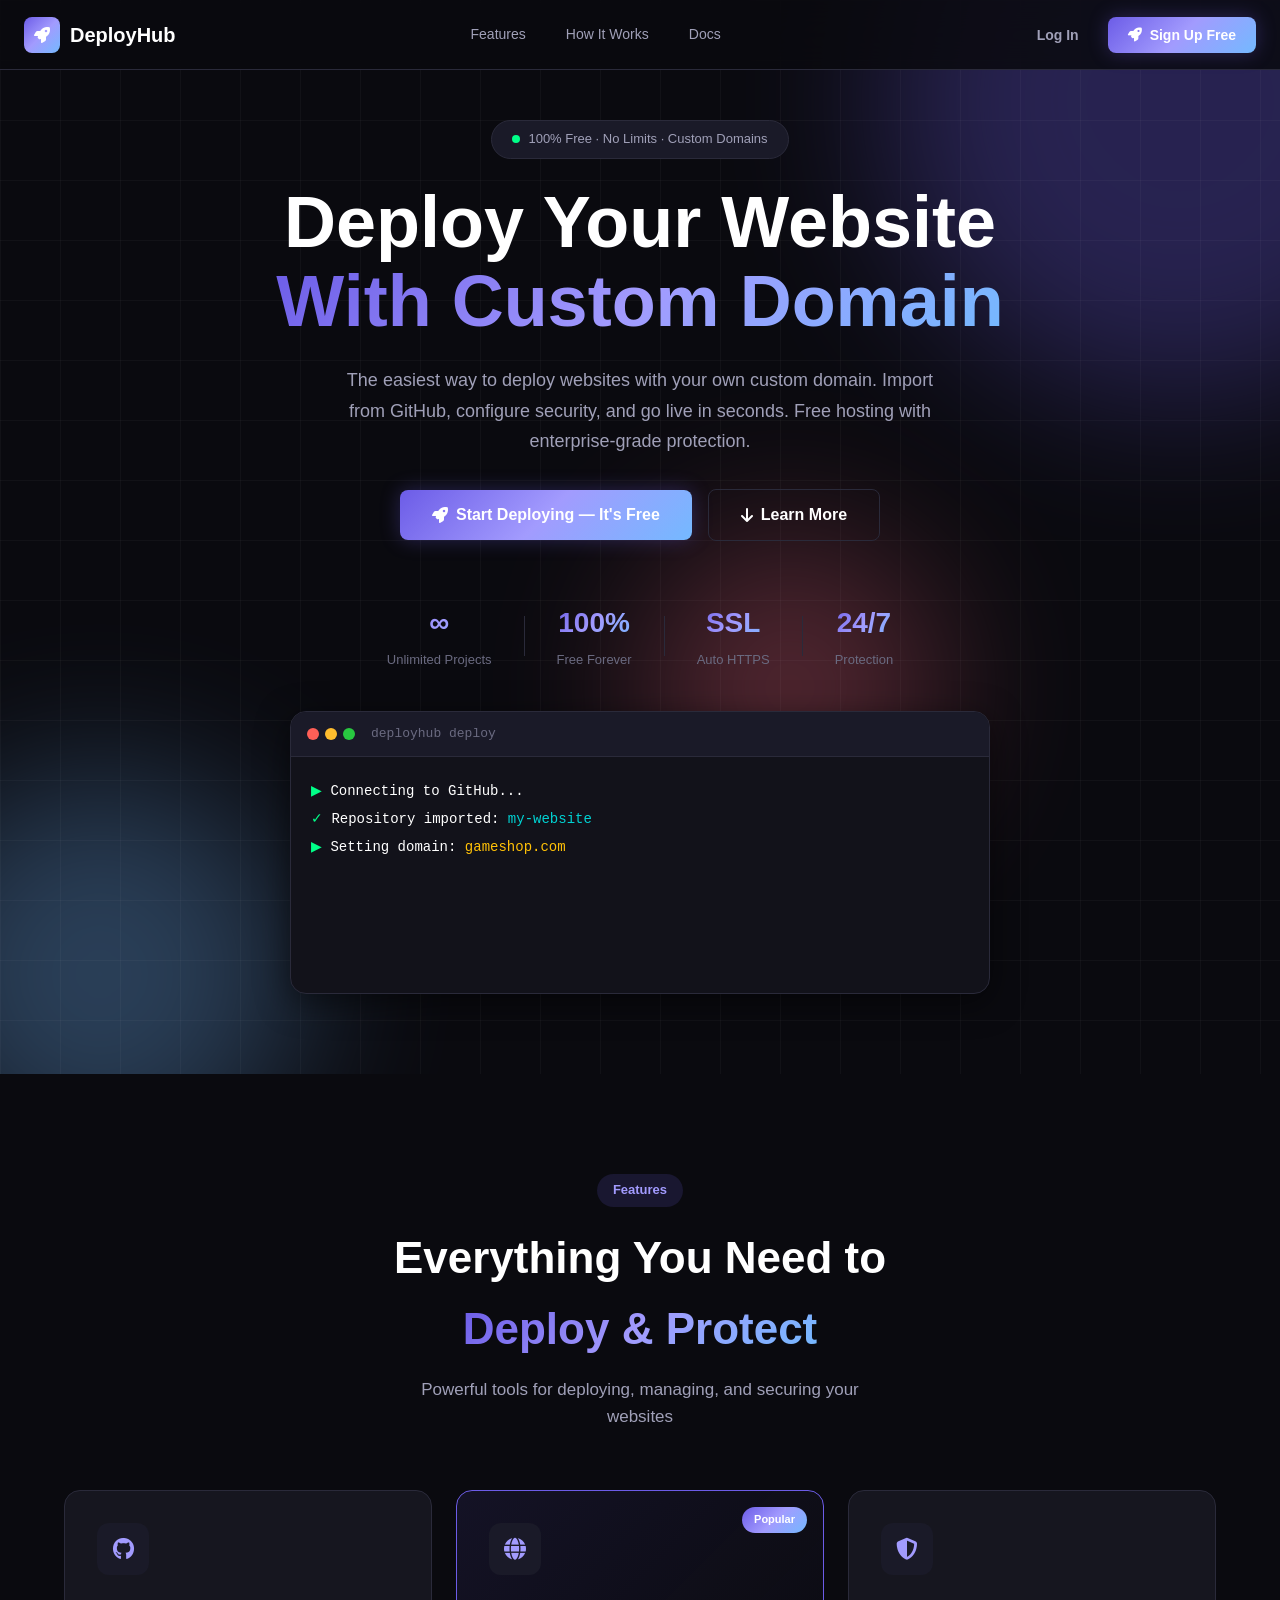
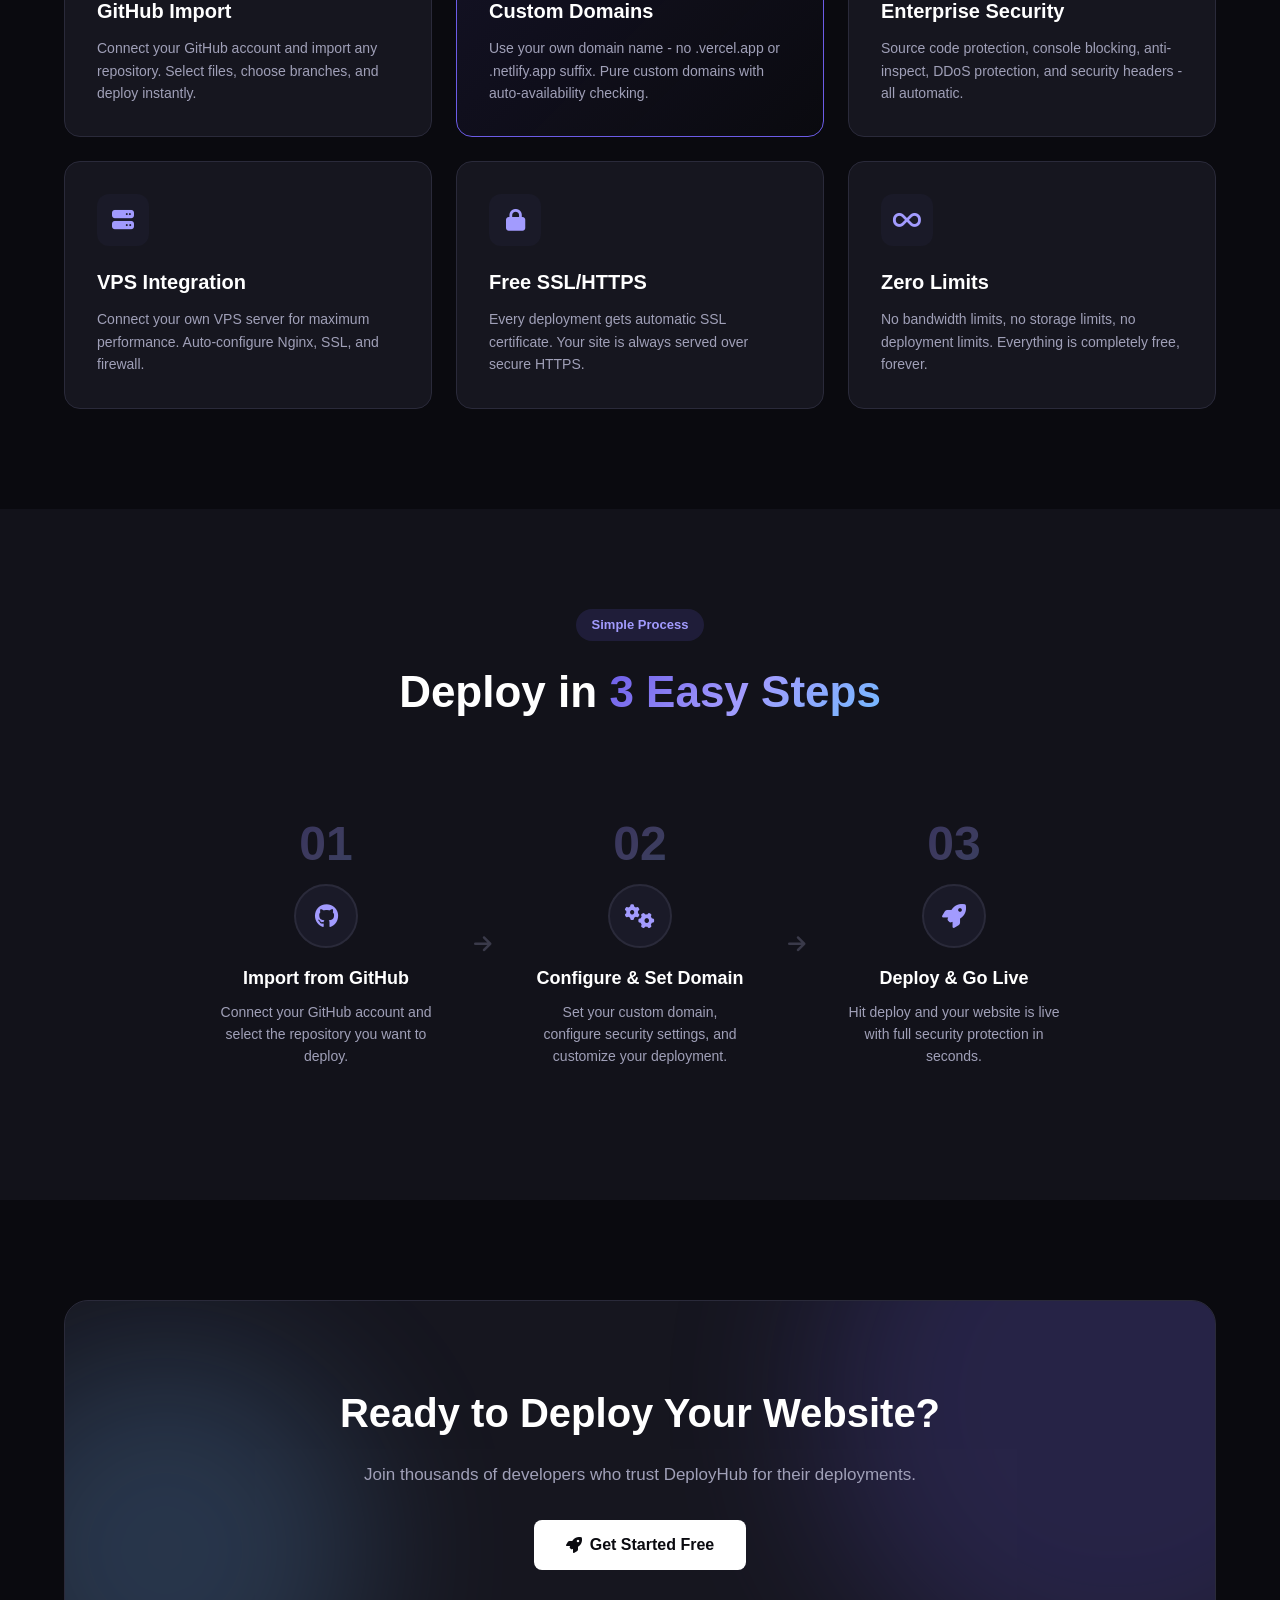
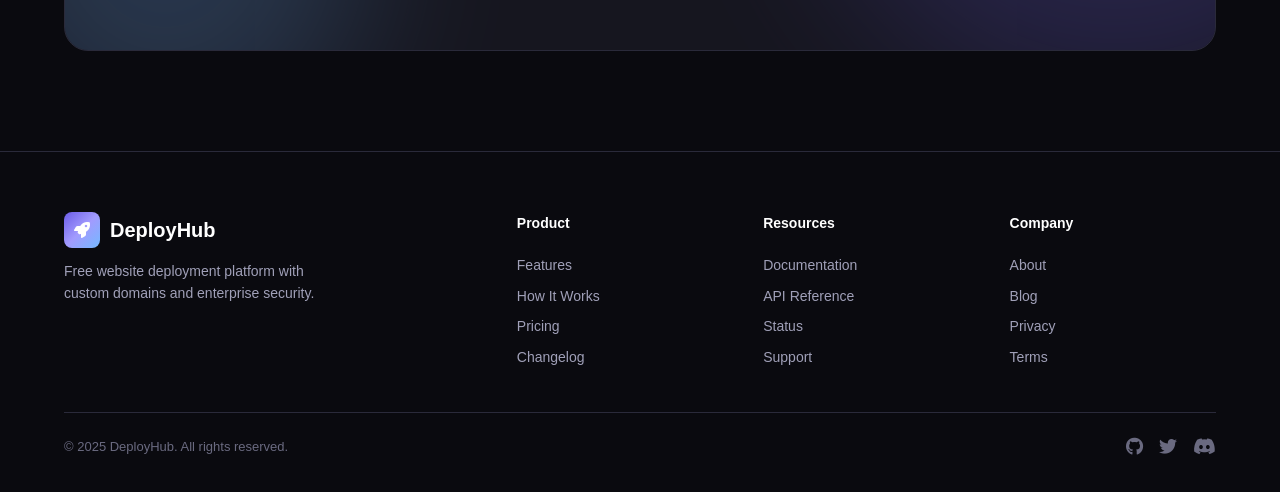
==== commit a4fe7305: "Update index.html" ====
--- a/index.html
+++ b/index.html
@@ -901,7 +901,7 @@
                                                 </div>
                                                 <div class="dns-record-body">
                                                     <div><strong>Name:</strong> @</div>
-                                                    <div><strong>Value:</strong> <code id="dnsAValue">76.76.21.21</code></div>
+                                                    <div><strong>Value:</strong> <code id="dnsAValue">185.199.108.153</code></div>
                                                     <div><strong>TTL:</strong> 3600</div>
                                                 </div>
                                             </div>
--- a/css/style.css
+++ b/css/style.css
@@ -0,0 +1,3373 @@
+/* ============================================
+   DeployHub - Complete Styles
+   ============================================ */
+
+/* ===== RESET & BASE ===== */
+*, *::before, *::after {
+    margin: 0;
+    padding: 0;
+    box-sizing: border-box;
+}
+
+:root {
+    --bg-primary: #0a0a0f;
+    --bg-secondary: #12121a;
+    --bg-tertiary: #1a1a28;
+    --bg-card: #16161f;
+    --bg-card-hover: #1c1c2a;
+    --bg-input: #1a1a28;
+    --border-color: #2a2a3a;
+    --border-light: #3a3a4a;
+    --text-primary: #ffffff;
+    --text-secondary: #a0a0b8;
+    --text-muted: #6a6a80;
+    --accent-primary: #6c5ce7;
+    --accent-secondary: #a29bfe;
+    --accent-gradient: linear-gradient(135deg, #6c5ce7, #a29bfe, #74b9ff);
+    --success: #00ff88;
+    --success-bg: rgba(0, 255, 136, 0.1);
+    --warning: #ffc107;
+    --warning-bg: rgba(255, 193, 7, 0.1);
+    --error: #ff4757;
+    --error-bg: rgba(255, 71, 87, 0.1);
+    --info: #74b9ff;
+    --info-bg: rgba(116, 185, 255, 0.1);
+    --github: #f5f5f5;
+    --cyan: #00d2d3;
+    --orange: #ff9f43;
+    --pink: #ff6b81;
+    --shadow-sm: 0 2px 8px rgba(0,0,0,0.3);
+    --shadow-md: 0 4px 16px rgba(0,0,0,0.4);
+    --shadow-lg: 0 8px 32px rgba(0,0,0,0.5);
+    --shadow-glow: 0 0 20px rgba(108,92,231,0.3);
+    --radius-sm: 8px;
+    --radius-md: 12px;
+    --radius-lg: 16px;
+    --radius-xl: 24px;
+    --transition: 0.3s cubic-bezier(0.4, 0, 0.2, 1);
+    --sidebar-width: 260px;
+    --navbar-height: 70px;
+}
+
+html {
+    scroll-behavior: smooth;
+    -webkit-text-size-adjust: 100%;
+}
+
+body {
+    font-family: 'Inter', -apple-system, BlinkMacSystemFont, 'Segoe UI', sans-serif;
+    background: var(--bg-primary);
+    color: var(--text-primary);
+    line-height: 1.6;
+    overflow-x: hidden;
+    min-height: 100vh;
+}
+
+a {
+    color: var(--accent-secondary);
+    text-decoration: none;
+    transition: var(--transition);
+}
+
+a:hover {
+    color: var(--accent-primary);
+}
+
+img {
+    max-width: 100%;
+    display: block;
+}
+
+code {
+    background: var(--bg-tertiary);
+    padding: 2px 8px;
+    border-radius: 4px;
+    font-size: 0.85em;
+    color: var(--accent-secondary);
+    font-family: 'JetBrains Mono', 'Fira Code', monospace;
+}
+
+::selection {
+    background: var(--accent-primary);
+    color: white;
+}
+
+::-webkit-scrollbar {
+    width: 8px;
+    height: 8px;
+}
+
+::-webkit-scrollbar-track {
+    background: var(--bg-secondary);
+}
+
+::-webkit-scrollbar-thumb {
+    background: var(--border-color);
+    border-radius: 4px;
+}
+
+::-webkit-scrollbar-thumb:hover {
+    background: var(--border-light);
+}
+
+/* ===== LOADING SCREEN ===== */
+.loading-screen {
+    position: fixed;
+    top: 0;
+    left: 0;
+    width: 100%;
+    height: 100%;
+    background: var(--bg-primary);
+    display: flex;
+    align-items: center;
+    justify-content: center;
+    z-index: 99999;
+    transition: opacity 0.5s ease, visibility 0.5s ease;
+}
+
+.loading-screen.hidden {
+    opacity: 0;
+    visibility: hidden;
+}
+
+.loader {
+    text-align: center;
+}
+
+.loader-rocket {
+    font-size: 64px;
+    animation: rocketBounce 1s ease infinite;
+}
+
+@keyframes rocketBounce {
+    0%, 100% { transform: translateY(0); }
+    50% { transform: translateY(-20px); }
+}
+
+.loader-bar {
+    width: 200px;
+    height: 4px;
+    background: var(--bg-tertiary);
+    border-radius: 4px;
+    margin: 20px auto;
+    overflow: hidden;
+}
+
+.loader-fill {
+    width: 40%;
+    height: 100%;
+    background: var(--accent-gradient);
+    border-radius: 4px;
+    animation: loaderSlide 1.5s ease infinite;
+}
+
+@keyframes loaderSlide {
+    0% { transform: translateX(-100%); }
+    100% { transform: translateX(350%); }
+}
+
+.loader p {
+    color: var(--text-secondary);
+    font-size: 14px;
+    margin-top: 10px;
+}
+
+/* ===== BUTTONS ===== */
+.btn {
+    display: inline-flex;
+    align-items: center;
+    justify-content: center;
+    gap: 8px;
+    padding: 10px 20px;
+    border: none;
+    border-radius: var(--radius-sm);
+    font-family: inherit;
+    font-size: 14px;
+    font-weight: 600;
+    cursor: pointer;
+    transition: var(--transition);
+    white-space: nowrap;
+    text-decoration: none;
+    position: relative;
+    overflow: hidden;
+}
+
+.btn:hover {
+    transform: translateY(-1px);
+}
+
+.btn:active {
+    transform: translateY(0);
+}
+
+.btn-primary {
+    background: var(--accent-gradient);
+    color: white;
+    box-shadow: var(--shadow-glow);
+}
+
+.btn-primary:hover {
+    box-shadow: 0 0 30px rgba(108,92,231,0.5);
+}
+
+.btn-ghost {
+    background: transparent;
+    color: var(--text-secondary);
+    border: 1px solid transparent;
+}
+
+.btn-ghost:hover {
+    color: var(--text-primary);
+    background: var(--bg-tertiary);
+}
+
+.btn-outline {
+    background: transparent;
+    color: var(--text-primary);
+    border: 1px solid var(--border-color);
+}
+
+.btn-outline:hover {
+    border-color: var(--accent-primary);
+    background: rgba(108,92,231,0.1);
+}
+
+.btn-github {
+    background: #24292e;
+    color: white;
+    border: 1px solid #444;
+}
+
+.btn-github:hover {
+    background: #374151;
+}
+
+.btn-success {
+    background: linear-gradient(135deg, #00b894, #00ff88);
+    color: #000;
+    font-weight: 700;
+}
+
+.btn-success:hover {
+    box-shadow: 0 0 30px rgba(0,255,136,0.4);
+}
+
+.btn-danger {
+    background: var(--error);
+    color: white;
+}
+
+.btn-danger:hover {
+    background: #e8384f;
+    box-shadow: 0 0 20px rgba(255,71,87,0.4);
+}
+
+.btn-white {
+    background: white;
+    color: var(--bg-primary);
+    font-weight: 700;
+}
+
+.btn-white:hover {
+    box-shadow: 0 0 30px rgba(255,255,255,0.3);
+}
+
+.btn-sm { padding: 6px 12px; font-size: 12px; }
+.btn-lg { padding: 14px 28px; font-size: 16px; }
+.btn-xl { padding: 16px 32px; font-size: 16px; }
+.btn-xs { padding: 4px 8px; font-size: 11px; }
+.btn-full { width: 100%; }
+
+.btn:disabled {
+    opacity: 0.5;
+    cursor: not-allowed;
+    transform: none !important;
+}
+
+/* ===== NAVBAR ===== */
+.navbar {
+    position: fixed;
+    top: 0;
+    left: 0;
+    right: 0;
+    height: var(--navbar-height);
+    background: rgba(10, 10, 15, 0.85);
+    backdrop-filter: blur(20px);
+    -webkit-backdrop-filter: blur(20px);
+    border-bottom: 1px solid var(--border-color);
+    z-index: 1000;
+    transition: var(--transition);
+}
+
+.navbar.scrolled {
+    background: rgba(10, 10, 15, 0.95);
+    box-shadow: var(--shadow-md);
+}
+
+.nav-container {
+    max-width: 1400px;
+    margin: 0 auto;
+    padding: 0 24px;
+    height: 100%;
+    display: flex;
+    align-items: center;
+    justify-content: space-between;
+}
+
+.nav-logo {
+    display: flex;
+    align-items: center;
+    gap: 10px;
+    cursor: pointer;
+    font-size: 20px;
+    font-weight: 800;
+    color: var(--text-primary);
+}
+
+.logo-icon {
+    width: 36px;
+    height: 36px;
+    background: var(--accent-gradient);
+    border-radius: var(--radius-sm);
+    display: flex;
+    align-items: center;
+    justify-content: center;
+    color: white;
+    font-size: 16px;
+}
+
+.nav-links {
+    display: flex;
+    align-items: center;
+    gap: 8px;
+}
+
+.nav-link {
+    padding: 8px 16px;
+    border-radius: var(--radius-sm);
+    color: var(--text-secondary);
+    font-size: 14px;
+    font-weight: 500;
+    transition: var(--transition);
+}
+
+.nav-link:hover {
+    color: var(--text-primary);
+    background: var(--bg-tertiary);
+}
+
+.nav-auth {
+    display: flex;
+    align-items: center;
+    gap: 8px;
+}
+
+.nav-user {
+    display: flex;
+    align-items: center;
+    gap: 12px;
+    position: relative;
+}
+
+.nav-avatar {
+    width: 36px;
+    height: 36px;
+    border-radius: 50%;
+    background: var(--accent-gradient);
+    display: flex;
+    align-items: center;
+    justify-content: center;
+    color: white;
+    font-weight: 700;
+    font-size: 14px;
+    cursor: pointer;
+    transition: var(--transition);
+}
+
+.nav-avatar:hover {
+    box-shadow: 0 0 15px rgba(108,92,231,0.5);
+}
+
+.user-dropdown {
+    position: absolute;
+    top: 50px;
+    right: 0;
+    width: 220px;
+    background: var(--bg-card);
+    border: 1px solid var(--border-color);
+    border-radius: var(--radius-md);
+    box-shadow: var(--shadow-lg);
+    opacity: 0;
+    visibility: hidden;
+    transform: translateY(-10px);
+    transition: var(--transition);
+    z-index: 1001;
+}
+
+.user-dropdown.show {
+    opacity: 1;
+    visibility: visible;
+    transform: translateY(0);
+}
+
+.dropdown-header {
+    padding: 12px 16px;
+    display: flex;
+    flex-direction: column;
+}
+
+.dropdown-header span {
+    font-weight: 600;
+    font-size: 14px;
+}
+
+.dropdown-header small {
+    color: var(--text-muted);
+    font-size: 12px;
+}
+
+.dropdown-divider {
+    height: 1px;
+    background: var(--border-color);
+    margin: 4px 0;
+}
+
+.user-dropdown a {
+    display: flex;
+    align-items: center;
+    gap: 10px;
+    padding: 10px 16px;
+    color: var(--text-secondary);
+    font-size: 14px;
+    cursor: pointer;
+    transition: var(--transition);
+}
+
+.user-dropdown a:hover {
+    background: var(--bg-tertiary);
+    color: var(--text-primary);
+}
+
+.dropdown-danger {
+    color: var(--error) !important;
+}
+
+.dropdown-danger:hover {
+    background: var(--error-bg) !important;
+}
+
+.nav-toggle {
+    display: none;
+    background: none;
+    border: none;
+    color: var(--text-primary);
+    font-size: 20px;
+    cursor: pointer;
+    padding: 8px;
+}
+
+/* ===== HERO ===== */
+.hero {
+    min-height: 100vh;
+    display: flex;
+    align-items: center;
+    justify-content: center;
+    flex-direction: column;
+    padding: 120px 24px 80px;
+    position: relative;
+    overflow: hidden;
+}
+
+.hero-bg {
+    position: absolute;
+    top: 0;
+    left: 0;
+    width: 100%;
+    height: 100%;
+    pointer-events: none;
+    overflow: hidden;
+}
+
+.gradient-orb {
+    position: absolute;
+    border-radius: 50%;
+    filter: blur(80px);
+    opacity: 0.3;
+}
+
+.orb-1 {
+    width: 600px;
+    height: 600px;
+    background: var(--accent-primary);
+    top: -200px;
+    right: -200px;
+    animation: orbFloat1 15s ease infinite;
+}
+
+.orb-2 {
+    width: 400px;
+    height: 400px;
+    background: #74b9ff;
+    bottom: -100px;
+    left: -100px;
+    animation: orbFloat2 12s ease infinite;
+}
+
+.orb-3 {
+    width: 300px;
+    height: 300px;
+    background: var(--pink);
+    top: 50%;
+    left: 50%;
+    animation: orbFloat3 18s ease infinite;
+}
+
+@keyframes orbFloat1 {
+    0%, 100% { transform: translate(0, 0) scale(1); }
+    33% { transform: translate(-50px, 50px) scale(1.1); }
+    66% { transform: translate(30px, -30px) scale(0.9); }
+}
+
+@keyframes orbFloat2 {
+    0%, 100% { transform: translate(0, 0) scale(1); }
+    50% { transform: translate(60px, -40px) scale(1.1); }
+}
+
+@keyframes orbFloat3 {
+    0%, 100% { transform: translate(-50%, -50%) scale(0.8); opacity: 0.15; }
+    50% { transform: translate(-50%, -50%) scale(1.2); opacity: 0.25; }
+}
+
+.grid-bg {
+    position: absolute;
+    top: 0;
+    left: 0;
+    width: 100%;
+    height: 100%;
+    background-image: 
+        linear-gradient(rgba(255,255,255,0.03) 1px, transparent 1px),
+        linear-gradient(90deg, rgba(255,255,255,0.03) 1px, transparent 1px);
+    background-size: 60px 60px;
+}
+
+.hero-content {
+    position: relative;
+    z-index: 2;
+    text-align: center;
+    max-width: 800px;
+    margin: 0 auto;
+}
+
+.hero-badge {
+    display: inline-flex;
+    align-items: center;
+    gap: 8px;
+    padding: 8px 20px;
+    background: var(--bg-tertiary);
+    border: 1px solid var(--border-color);
+    border-radius: 50px;
+    font-size: 13px;
+    color: var(--text-secondary);
+    margin-bottom: 24px;
+    animation: fadeInUp 0.5s ease;
+}
+
+.badge-dot {
+    width: 8px;
+    height: 8px;
+    background: var(--success);
+    border-radius: 50%;
+    animation: pulse 2s infinite;
+}
+
+@keyframes pulse {
+    0%, 100% { opacity: 1; }
+    50% { opacity: 0.5; }
+}
+
+.hero h1 {
+    font-size: clamp(36px, 6vw, 72px);
+    font-weight: 900;
+    line-height: 1.1;
+    margin-bottom: 24px;
+    animation: fadeInUp 0.5s ease 0.1s both;
+}
+
+.gradient-text {
+    background: var(--accent-gradient);
+    -webkit-background-clip: text;
+    -webkit-text-fill-color: transparent;
+    background-clip: text;
+}
+
+.hero-desc {
+    font-size: 18px;
+    color: var(--text-secondary);
+    max-width: 600px;
+    margin: 0 auto 32px;
+    line-height: 1.7;
+    animation: fadeInUp 0.5s ease 0.2s both;
+}
+
+.hero-buttons {
+    display: flex;
+    align-items: center;
+    justify-content: center;
+    gap: 16px;
+    margin-bottom: 60px;
+    animation: fadeInUp 0.5s ease 0.3s both;
+    flex-wrap: wrap;
+}
+
+.hero-stats {
+    display: flex;
+    align-items: center;
+    justify-content: center;
+    gap: 0;
+    animation: fadeInUp 0.5s ease 0.4s both;
+    flex-wrap: wrap;
+}
+
+.hero-stat {
+    padding: 0 32px;
+    text-align: center;
+}
+
+.hero-stat-number {
+    font-size: 28px;
+    font-weight: 800;
+    background: var(--accent-gradient);
+    -webkit-background-clip: text;
+    -webkit-text-fill-color: transparent;
+    background-clip: text;
+}
+
+.hero-stat-label {
+    font-size: 13px;
+    color: var(--text-muted);
+    margin-top: 4px;
+}
+
+.hero-stat-divider {
+    width: 1px;
+    height: 40px;
+    background: var(--border-color);
+}
+
+.hero-visual {
+    position: relative;
+    z-index: 2;
+    width: 100%;
+    max-width: 700px;
+    margin: 40px auto 0;
+    animation: fadeInUp 0.5s ease 0.5s both;
+}
+
+@keyframes fadeInUp {
+    from { opacity: 0; transform: translateY(20px); }
+    to { opacity: 1; transform: translateY(0); }
+}
+
+/* Terminal */
+.terminal-window {
+    background: var(--bg-secondary);
+    border: 1px solid var(--border-color);
+    border-radius: var(--radius-lg);
+    overflow: hidden;
+    box-shadow: var(--shadow-lg);
+}
+
+.terminal-header {
+    display: flex;
+    align-items: center;
+    padding: 12px 16px;
+    background: var(--bg-tertiary);
+    border-bottom: 1px solid var(--border-color);
+}
+
+.terminal-dots {
+    display: flex;
+    gap: 6px;
+    margin-right: 16px;
+}
+
+.terminal-dots .dot {
+    width: 12px;
+    height: 12px;
+    border-radius: 50%;
+}
+
+.dot.red { background: #ff5f57; }
+.dot.yellow { background: #ffbd2e; }
+.dot.green { background: #28c840; }
+
+.terminal-title {
+    color: var(--text-muted);
+    font-size: 13px;
+    font-family: 'JetBrains Mono', monospace;
+}
+
+.terminal-body {
+    padding: 20px;
+    font-family: 'JetBrains Mono', 'Fira Code', monospace;
+    font-size: 14px;
+    line-height: 2;
+}
+
+.terminal-line {
+    transition: opacity 0.3s ease;
+}
+
+.t-green { color: var(--success); }
+.t-cyan { color: var(--cyan); }
+.t-yellow { color: var(--warning); }
+.t-red { color: var(--error); }
+
+/* ===== SECTIONS ===== */
+.container {
+    max-width: 1200px;
+    margin: 0 auto;
+    padding: 0 24px;
+}
+
+.section-header {
+    text-align: center;
+    margin-bottom: 60px;
+}
+
+.section-badge {
+    display: inline-block;
+    padding: 6px 16px;
+    background: rgba(108,92,231,0.15);
+    color: var(--accent-secondary);
+    border-radius: 50px;
+    font-size: 13px;
+    font-weight: 600;
+    margin-bottom: 16px;
+}
+
+.section-header h2 {
+    font-size: clamp(28px, 4vw, 44px);
+    font-weight: 800;
+    margin-bottom: 12px;
+}
+
+.section-header p {
+    color: var(--text-secondary);
+    font-size: 17px;
+    max-width: 500px;
+    margin: 0 auto;
+}
+
+/* ===== FEATURES ===== */
+.features-section {
+    padding: 100px 0;
+    position: relative;
+}
+
+.features-grid {
+    display: grid;
+    grid-template-columns: repeat(auto-fit, minmax(320px, 1fr));
+    gap: 24px;
+}
+
+.feature-card {
+    background: var(--bg-card);
+    border: 1px solid var(--border-color);
+    border-radius: var(--radius-lg);
+    padding: 32px;
+    transition: var(--transition);
+    position: relative;
+    overflow: hidden;
+}
+
+.feature-card:hover {
+    border-color: var(--accent-primary);
+    transform: translateY(-4px);
+    box-shadow: var(--shadow-glow);
+}
+
+.feature-card.featured {
+    border-color: var(--accent-primary);
+    background: linear-gradient(135deg, rgba(108,92,231,0.1), transparent);
+}
+
+.feature-badge {
+    position: absolute;
+    top: 16px;
+    right: 16px;
+    padding: 4px 12px;
+    background: var(--accent-gradient);
+    color: white;
+    border-radius: 50px;
+    font-size: 11px;
+    font-weight: 700;
+}
+
+.feature-icon-wrap {
+    width: 52px;
+    height: 52px;
+    background: var(--bg-tertiary);
+    border-radius: var(--radius-md);
+    display: flex;
+    align-items: center;
+    justify-content: center;
+    font-size: 22px;
+    color: var(--accent-secondary);
+    margin-bottom: 20px;
+}
+
+.feature-card h3 {
+    font-size: 20px;
+    font-weight: 700;
+    margin-bottom: 10px;
+}
+
+.feature-card p {
+    color: var(--text-secondary);
+    font-size: 14px;
+    line-height: 1.6;
+}
+
+/* ===== HOW IT WORKS ===== */
+.how-section {
+    padding: 100px 0;
+    background: var(--bg-secondary);
+}
+
+.steps-grid {
+    display: flex;
+    align-items: center;
+    justify-content: center;
+    gap: 0;
+    flex-wrap: wrap;
+}
+
+.step-card {
+    text-align: center;
+    padding: 32px;
+    max-width: 280px;
+    position: relative;
+}
+
+.step-number {
+    font-size: 48px;
+    font-weight: 900;
+    background: var(--accent-gradient);
+    -webkit-background-clip: text;
+    -webkit-text-fill-color: transparent;
+    background-clip: text;
+    opacity: 0.3;
+    line-height: 1;
+}
+
+.step-icon {
+    width: 64px;
+    height: 64px;
+    background: var(--bg-tertiary);
+    border: 2px solid var(--border-color);
+    border-radius: 50%;
+    display: flex;
+    align-items: center;
+    justify-content: center;
+    font-size: 24px;
+    color: var(--accent-secondary);
+    margin: 16px auto;
+}
+
+.step-connector {
+    color: var(--border-light);
+    font-size: 20px;
+    padding: 0 8px;
+}
+
+.step-card h3 {
+    font-size: 18px;
+    font-weight: 700;
+    margin-bottom: 8px;
+}
+
+.step-card p {
+    color: var(--text-secondary);
+    font-size: 14px;
+}
+
+/* ===== CTA ===== */
+.cta-section {
+    padding: 100px 0;
+}
+
+.cta-card {
+    background: var(--bg-card);
+    border: 1px solid var(--border-color);
+    border-radius: var(--radius-xl);
+    padding: 80px 40px;
+    text-align: center;
+    position: relative;
+    overflow: hidden;
+}
+
+.cta-bg .gradient-orb {
+    opacity: 0.2;
+}
+
+.cta-card h2 {
+    font-size: clamp(24px, 4vw, 40px);
+    font-weight: 800;
+    margin-bottom: 16px;
+    position: relative;
+    z-index: 2;
+}
+
+.cta-card p {
+    color: var(--text-secondary);
+    font-size: 17px;
+    margin-bottom: 32px;
+    position: relative;
+    z-index: 2;
+}
+
+.cta-card .btn {
+    position: relative;
+    z-index: 2;
+}
+
+/* ===== FOOTER ===== */
+.footer {
+    padding: 60px 0 30px;
+    border-top: 1px solid var(--border-color);
+}
+
+.footer-grid {
+    display: grid;
+    grid-template-columns: 2fr 1fr 1fr 1fr;
+    gap: 40px;
+    margin-bottom: 40px;
+}
+
+.footer-brand p {
+    color: var(--text-secondary);
+    font-size: 14px;
+    margin-top: 12px;
+    max-width: 280px;
+}
+
+.footer-links h4 {
+    font-size: 14px;
+    font-weight: 700;
+    margin-bottom: 16px;
+    color: var(--text-primary);
+}
+
+.footer-links a {
+    display: block;
+    color: var(--text-secondary);
+    font-size: 14px;
+    padding: 4px 0;
+    transition: var(--transition);
+}
+
+.footer-links a:hover {
+    color: var(--text-primary);
+}
+
+.footer-bottom {
+    display: flex;
+    align-items: center;
+    justify-content: space-between;
+    padding-top: 20px;
+    border-top: 1px solid var(--border-color);
+}
+
+.footer-bottom p {
+    color: var(--text-muted);
+    font-size: 13px;
+}
+
+.footer-socials {
+    display: flex;
+    gap: 16px;
+}
+
+.footer-socials a {
+    color: var(--text-muted);
+    font-size: 18px;
+    transition: var(--transition);
+}
+
+.footer-socials a:hover {
+    color: var(--accent-secondary);
+}
+
+/* ===== MODALS ===== */
+.modal {
+    position: fixed;
+    top: 0;
+    left: 0;
+    width: 100%;
+    height: 100%;
+    z-index: 9999;
+    display: none;
+    align-items: center;
+    justify-content: center;
+    padding: 20px;
+}
+
+.modal.show {
+    display: flex;
+}
+
+.modal-overlay {
+    position: absolute;
+    top: 0;
+    left: 0;
+    width: 100%;
+    height: 100%;
+    background: rgba(0,0,0,0.7);
+    backdrop-filter: blur(4px);
+}
+
+.modal-content {
+    position: relative;
+    background: var(--bg-card);
+    border: 1px solid var(--border-color);
+    border-radius: var(--radius-xl);
+    max-height: 90vh;
+    overflow-y: auto;
+    animation: modalSlideIn 0.3s ease;
+    z-index: 1;
+}
+
+@keyframes modalSlideIn {
+    from { opacity: 0; transform: scale(0.95) translateY(20px); }
+    to { opacity: 1; transform: scale(1) translateY(0); }
+}
+
+.modal-close {
+    position: absolute;
+    top: 16px;
+    right: 16px;
+    width: 36px;
+    height: 36px;
+    border-radius: 50%;
+    background: var(--bg-tertiary);
+    border: none;
+    color: var(--text-secondary);
+    font-size: 16px;
+    cursor: pointer;
+    display: flex;
+    align-items: center;
+    justify-content: center;
+    transition: var(--transition);
+    z-index: 5;
+}
+
+.modal-close:hover {
+    background: var(--error-bg);
+    color: var(--error);
+}
+
+.modal-lg {
+    width: 100%;
+    max-width: 800px;
+    padding: 32px;
+}
+
+/* Auth Modal */
+.auth-modal {
+    width: 100%;
+    max-width: 440px;
+    padding: 40px;
+}
+
+.auth-header {
+    text-align: center;
+    margin-bottom: 32px;
+}
+
+.auth-logo {
+    font-size: 48px;
+    margin-bottom: 12px;
+}
+
+.auth-header h2 {
+    font-size: 24px;
+    font-weight: 800;
+}
+
+.auth-header p {
+    color: var(--text-secondary);
+    font-size: 14px;
+    margin-top: 4px;
+}
+
+.auth-divider {
+    display: flex;
+    align-items: center;
+    gap: 16px;
+    margin: 24px 0;
+    color: var(--text-muted);
+    font-size: 12px;
+}
+
+.auth-divider::before,
+.auth-divider::after {
+    content: '';
+    flex: 1;
+    height: 1px;
+    background: var(--border-color);
+}
+
+.auth-switch {
+    text-align: center;
+    color: var(--text-secondary);
+    font-size: 14px;
+    margin-top: 20px;
+}
+
+/* ===== FORM ELEMENTS ===== */
+.form-group {
+    margin-bottom: 20px;
+}
+
+.form-group label {
+    display: flex;
+    align-items: center;
+    gap: 6px;
+    font-size: 13px;
+    font-weight: 600;
+    color: var(--text-secondary);
+    margin-bottom: 8px;
+}
+
+.form-input {
+    width: 100%;
+    padding: 12px 16px;
+    background: var(--bg-input);
+    border: 1px solid var(--border-color);
+    border-radius: var(--radius-sm);
+    color: var(--text-primary);
+    font-family: inherit;
+    font-size: 14px;
+    transition: var(--transition);
+    outline: none;
+}
+
+.form-input:focus {
+    border-color: var(--accent-primary);
+    box-shadow: 0 0 0 3px rgba(108,92,231,0.15);
+}
+
+.form-input::placeholder {
+    color: var(--text-muted);
+}
+
+.form-select {
+    appearance: none;
+    background-image: url("data:image/svg+xml,%3Csvg xmlns='http://www.w3.org/2000/svg' width='10' height='6' viewBox='0 0 10 6'%3E%3Cpath d='M1 1l4 4 4-4' stroke='%236a6a80' stroke-width='1.5' fill='none' stroke-linecap='round' stroke-linejoin='round'/%3E%3C/svg%3E");
+    background-repeat: no-repeat;
+    background-position: right 12px center;
+    padding-right: 36px;
+    cursor: pointer;
+}
+
+.form-textarea {
+    resize: vertical;
+    min-height: 100px;
+    font-family: 'JetBrains Mono', monospace;
+    font-size: 13px;
+}
+
+.password-input {
+    position: relative;
+}
+
+.password-input .form-input {
+    padding-right: 42px;
+}
+
+.password-toggle {
+    position: absolute;
+    right: 12px;
+    top: 50%;
+    transform: translateY(-50%);
+    background: none;
+    border: none;
+    color: var(--text-muted);
+    cursor: pointer;
+    padding: 4px;
+    transition: var(--transition);
+}
+
+.password-toggle:hover {
+    color: var(--text-primary);
+}
+
+.form-error {
+    padding: 10px 14px;
+    background: var(--error-bg);
+    border: 1px solid rgba(255,71,87,0.3);
+    border-radius: var(--radius-sm);
+    color: var(--error);
+    font-size: 13px;
+    margin-bottom: 16px;
+    display: flex;
+    align-items: center;
+    gap: 8px;
+}
+
+.form-help {
+    display: flex;
+    align-items: flex-start;
+    gap: 8px;
+    margin-top: 8px;
+    color: var(--text-muted);
+    font-size: 12px;
+    line-height: 1.5;
+}
+
+.form-help i {
+    margin-top: 2px;
+    color: var(--accent-secondary);
+}
+
+.form-row {
+    display: grid;
+    grid-template-columns: 1fr 1fr;
+    gap: 16px;
+}
+
+.password-strength {
+    margin-top: 8px;
+    display: flex;
+    align-items: center;
+    gap: 10px;
+}
+
+.strength-bar {
+    flex: 1;
+    height: 4px;
+    background: var(--bg-tertiary);
+    border-radius: 4px;
+    overflow: hidden;
+}
+
+.strength-fill {
+    height: 100%;
+    width: 0;
+    border-radius: 4px;
+    transition: var(--transition);
+}
+
+#strengthText {
+    font-size: 11px;
+    font-weight: 600;
+    white-space: nowrap;
+}
+
+/* ===== DASHBOARD ===== */
+.dashboard-layout {
+    display: flex;
+    min-height: 100vh;
+    padding-top: var(--navbar-height);
+}
+
+/* Sidebar */
+.sidebar {
+    width: var(--sidebar-width);
+    height: calc(100vh - var(--navbar-height));
+    position: fixed;
+    top: var(--navbar-height);
+    left: 0;
+    background: var(--bg-secondary);
+    border-right: 1px solid var(--border-color);
+    display: flex;
+    flex-direction: column;
+    z-index: 800;
+    transition: var(--transition);
+    overflow-y: auto;
+}
+
+.sidebar-header {
+    display: flex;
+    align-items: center;
+    justify-content: space-between;
+    padding: 20px;
+    border-bottom: 1px solid var(--border-color);
+}
+
+.sidebar-logo {
+    display: flex;
+    align-items: center;
+    gap: 10px;
+    cursor: pointer;
+    font-weight: 700;
+    font-size: 16px;
+    color: var(--text-primary);
+}
+
+.sidebar-logo i {
+    color: var(--accent-secondary);
+    font-size: 18px;
+}
+
+.sidebar-close {
+    display: none;
+    background: none;
+    border: none;
+    color: var(--text-secondary);
+    font-size: 18px;
+    cursor: pointer;
+}
+
+.sidebar-nav {
+    flex: 1;
+    padding: 12px;
+}
+
+.nav-section-label {
+    font-size: 11px;
+    font-weight: 700;
+    text-transform: uppercase;
+    letter-spacing: 1px;
+    color: var(--text-muted);
+    padding: 16px 12px 8px;
+}
+
+.sidebar-link {
+    display: flex;
+    align-items: center;
+    gap: 12px;
+    padding: 10px 12px;
+    border-radius: var(--radius-sm);
+    color: var(--text-secondary);
+    font-size: 14px;
+    font-weight: 500;
+    transition: var(--transition);
+    cursor: pointer;
+    text-decoration: none;
+}
+
+.sidebar-link:hover {
+    color: var(--text-primary);
+    background: var(--bg-tertiary);
+}
+
+.sidebar-link.active {
+    color: var(--text-primary);
+    background: rgba(108,92,231,0.15);
+}
+
+.sidebar-link.active i {
+    color: var(--accent-secondary);
+}
+
+.sidebar-link.highlight {
+    background: var(--accent-gradient);
+    color: white;
+    font-weight: 600;
+}
+
+.sidebar-link.highlight:hover {
+    opacity: 0.9;
+    color: white;
+}
+
+.sidebar-badge {
+    margin-left: auto;
+    background: var(--bg-tertiary);
+    padding: 2px 8px;
+    border-radius: 50px;
+    font-size: 11px;
+    font-weight: 700;
+}
+
+.sidebar-footer {
+    padding: 16px;
+    border-top: 1px solid var(--border-color);
+}
+
+.sidebar-user {
+    display: flex;
+    align-items: center;
+    gap: 10px;
+}
+
+.sidebar-avatar {
+    width: 36px;
+    height: 36px;
+    border-radius: 50%;
+    background: var(--accent-gradient);
+    display: flex;
+    align-items: center;
+    justify-content: center;
+    color: white;
+    font-weight: 700;
+    font-size: 14px;
+    flex-shrink: 0;
+}
+
+.sidebar-user-info {
+    display: flex;
+    flex-direction: column;
+    overflow: hidden;
+}
+
+.sidebar-user-name {
+    font-size: 13px;
+    font-weight: 600;
+    white-space: nowrap;
+    overflow: hidden;
+    text-overflow: ellipsis;
+}
+
+.sidebar-user-plan {
+    font-size: 11px;
+    color: var(--success);
+}
+
+.sidebar-mobile-toggle {
+    display: none;
+    position: fixed;
+    bottom: 20px;
+    right: 20px;
+    width: 48px;
+    height: 48px;
+    border-radius: 50%;
+    background: var(--accent-gradient);
+    border: none;
+    color: white;
+    font-size: 18px;
+    cursor: pointer;
+    z-index: 700;
+    box-shadow: var(--shadow-glow);
+}
+
+/* Main Dashboard Content */
+.dash-main {
+    flex: 1;
+    margin-left: var(--sidebar-width);
+    padding: 30px;
+    min-height: calc(100vh - var(--navbar-height));
+}
+
+.dash-section {
+    animation: fadeInUp 0.3s ease;
+}
+
+.dash-header {
+    display: flex;
+    align-items: flex-start;
+    justify-content: space-between;
+    margin-bottom: 30px;
+    flex-wrap: wrap;
+    gap: 16px;
+}
+
+.dash-header h1 {
+    font-size: 28px;
+    font-weight: 800;
+}
+
+.dash-subtitle {
+    color: var(--text-secondary);
+    font-size: 14px;
+    margin-top: 4px;
+}
+
+.header-actions {
+    display: flex;
+    align-items: center;
+    gap: 12px;
+    flex-wrap: wrap;
+}
+
+/* Search Box */
+.search-box {
+    display: flex;
+    align-items: center;
+    gap: 8px;
+    padding: 8px 16px;
+    background: var(--bg-input);
+    border: 1px solid var(--border-color);
+    border-radius: var(--radius-sm);
+    transition: var(--transition);
+}
+
+.search-box:focus-within {
+    border-color: var(--accent-primary);
+}
+
+.search-box i {
+    color: var(--text-muted);
+    font-size: 14px;
+}
+
+.search-box input {
+    background: none;
+    border: none;
+    outline: none;
+    color: var(--text-primary);
+    font-family: inherit;
+    font-size: 14px;
+    width: 160px;
+}
+
+.search-box input::placeholder {
+    color: var(--text-muted);
+}
+
+.filter-select {
+    padding: 10px 32px 10px 12px;
+    background: var(--bg-input);
+    border: 1px solid var(--border-color);
+    border-radius: var(--radius-sm);
+    color: var(--text-primary);
+    font-family: inherit;
+    font-size: 13px;
+    cursor: pointer;
+    appearance: none;
+    background-image: url("data:image/svg+xml,%3Csvg xmlns='http://www.w3.org/2000/svg' width='10' height='6' viewBox='0 0 10 6'%3E%3Cpath d='M1 1l4 4 4-4' stroke='%236a6a80' stroke-width='1.5' fill='none' stroke-linecap='round' stroke-linejoin='round'/%3E%3C/svg%3E");
+    background-repeat: no-repeat;
+    background-position: right 10px center;
+    outline: none;
+}
+
+/* Stats Cards */
+.stats-grid {
+    display: grid;
+    grid-template-columns: repeat(auto-fit, minmax(240px, 1fr));
+    gap: 20px;
+    margin-bottom: 30px;
+}
+
+.stat-card {
+    background: var(--bg-card);
+    border: 1px solid var(--border-color);
+    border-radius: var(--radius-md);
+    padding: 24px;
+    transition: var(--transition);
+}
+
+.stat-card:hover {
+    border-color: var(--border-light);
+}
+
+.stat-card-header {
+    display: flex;
+    align-items: center;
+    justify-content: space-between;
+    margin-bottom: 12px;
+}
+
+.stat-card-label {
+    font-size: 13px;
+    font-weight: 500;
+    color: var(--text-secondary);
+}
+
+.stat-card-icon {
+    width: 40px;
+    height: 40px;
+    border-radius: var(--radius-sm);
+    display: flex;
+    align-items: center;
+    justify-content: center;
+    font-size: 16px;
+}
+
+.stat-card-icon.blue { background: rgba(116,185,255,0.15); color: #74b9ff; }
+.stat-card-icon.green { background: var(--success-bg); color: var(--success); }
+.stat-card-icon.purple { background: rgba(108,92,231,0.15); color: var(--accent-secondary); }
+.stat-card-icon.orange { background: rgba(255,159,67,0.15); color: var(--orange); }
+
+.stat-card-number {
+    font-size: 32px;
+    font-weight: 800;
+}
+
+.stat-card-change {
+    font-size: 12px;
+    color: var(--text-muted);
+    margin-top: 8px;
+    display: flex;
+    align-items: center;
+    gap: 4px;
+}
+
+.stat-card-change.positive {
+    color: var(--success);
+}
+
+/* Dash Card */
+.dash-card {
+    background: var(--bg-card);
+    border: 1px solid var(--border-color);
+    border-radius: var(--radius-md);
+    margin-bottom: 24px;
+    overflow: hidden;
+}
+
+.dash-card-header {
+    display: flex;
+    align-items: center;
+    justify-content: space-between;
+    padding: 20px 24px;
+    border-bottom: 1px solid var(--border-color);
+}
+
+.dash-card-header h2 {
+    font-size: 16px;
+    font-weight: 700;
+    display: flex;
+    align-items: center;
+    gap: 8px;
+}
+
+.view-all {
+    font-size: 13px;
+    color: var(--accent-secondary);
+    cursor: pointer;
+    display: flex;
+    align-items: center;
+    gap: 4px;
+}
+
+.view-all:hover {
+    color: var(--accent-primary);
+}
+
+/* Empty State */
+.empty-state {
+    padding: 60px 20px;
+    text-align: center;
+}
+
+.empty-icon {
+    font-size: 48px;
+    margin-bottom: 16px;
+}
+
+.empty-state h3 {
+    font-size: 18px;
+    font-weight: 700;
+    margin-bottom: 8px;
+}
+
+.empty-state p {
+    color: var(--text-secondary);
+    font-size: 14px;
+    margin-bottom: 20px;
+}
+
+/* Quick Actions */
+.quick-actions {
+    margin-top: 10px;
+}
+
+.quick-actions h2 {
+    font-size: 16px;
+    font-weight: 700;
+    margin-bottom: 16px;
+    display: flex;
+    align-items: center;
+    gap: 8px;
+}
+
+.actions-grid {
+    display: grid;
+    grid-template-columns: repeat(auto-fit, minmax(160px, 1fr));
+    gap: 16px;
+}
+
+.action-card {
+    background: var(--bg-card);
+    border: 1px solid var(--border-color);
+    border-radius: var(--radius-md);
+    padding: 24px;
+    display: flex;
+    flex-direction: column;
+    align-items: center;
+    gap: 12px;
+    cursor: pointer;
+    transition: var(--transition);
+    text-align: center;
+}
+
+.action-card:hover {
+    border-color: var(--accent-primary);
+    background: var(--bg-card-hover);
+    transform: translateY(-2px);
+}
+
+.action-card i {
+    font-size: 24px;
+    color: var(--accent-secondary);
+}
+
+.action-card span {
+    font-size: 13px;
+    font-weight: 600;
+}
+
+/* ===== PROJECTS GRID ===== */
+.projects-grid {
+    display: grid;
+    grid-template-columns: repeat(auto-fill, minmax(340px, 1fr));
+    gap: 20px;
+}
+
+.project-card {
+    background: var(--bg-card);
+    border: 1px solid var(--border-color);
+    border-radius: var(--radius-md);
+    padding: 24px;
+    transition: var(--transition);
+    cursor: pointer;
+}
+
+.project-card:hover {
+    border-color: var(--accent-primary);
+    box-shadow: var(--shadow-md);
+    transform: translateY(-2px);
+}
+
+.project-card-header {
+    display: flex;
+    align-items: center;
+    justify-content: space-between;
+    margin-bottom: 16px;
+}
+
+.project-card-title {
+    font-size: 16px;
+    font-weight: 700;
+    display: flex;
+    align-items: center;
+    gap: 8px;
+}
+
+.project-card-title i {
+    color: var(--accent-secondary);
+}
+
+.status-badge {
+    padding: 4px 10px;
+    border-radius: 50px;
+    font-size: 11px;
+    font-weight: 700;
+    display: flex;
+    align-items: center;
+    gap: 4px;
+}
+
+.status-badge.success {
+    background: var(--success-bg);
+    color: var(--success);
+}
+
+.status-badge.warning {
+    background: var(--warning-bg);
+    color: var(--warning);
+}
+
+.status-badge.error {
+    background: var(--error-bg);
+    color: var(--error);
+}
+
+.status-badge.info {
+    background: var(--info-bg);
+    color: var(--info);
+}
+
+.project-card-domain {
+    display: flex;
+    align-items: center;
+    gap: 6px;
+    color: var(--accent-secondary);
+    font-size: 13px;
+    margin-bottom: 12px;
+}
+
+.project-card-domain i {
+    font-size: 12px;
+}
+
+.project-card-meta {
+    display: flex;
+    gap: 16px;
+    flex-wrap: wrap;
+}
+
+.project-meta-item {
+    display: flex;
+    align-items: center;
+    gap: 6px;
+    color: var(--text-muted);
+    font-size: 12px;
+}
+
+.project-card-actions {
+    display: flex;
+    gap: 8px;
+    margin-top: 16px;
+    padding-top: 16px;
+    border-top: 1px solid var(--border-color);
+}
+
+/* ===== DEPLOY WIZARD ===== */
+.deploy-wizard {
+    max-width: 900px;
+    margin: 0 auto;
+}
+
+.wizard-steps {
+    display: flex;
+    align-items: center;
+    justify-content: center;
+    gap: 0;
+    margin-bottom: 40px;
+    flex-wrap: wrap;
+}
+
+.wizard-step {
+    display: flex;
+    flex-direction: column;
+    align-items: center;
+    gap: 6px;
+    position: relative;
+}
+
+.step-circle {
+    width: 40px;
+    height: 40px;
+    border-radius: 50%;
+    background: var(--bg-tertiary);
+    border: 2px solid var(--border-color);
+    display: flex;
+    align-items: center;
+    justify-content: center;
+    font-weight: 700;
+    font-size: 14px;
+    color: var(--text-muted);
+    transition: var(--transition);
+}
+
+.wizard-step.active .step-circle {
+    background: var(--accent-gradient);
+    border-color: var(--accent-primary);
+    color: white;
+    box-shadow: 0 0 15px rgba(108,92,231,0.4);
+}
+
+.wizard-step.completed .step-circle {
+    background: var(--success);
+    border-color: var(--success);
+    color: #000;
+}
+
+.wizard-step.completed .step-num {
+    display: none;
+}
+
+.wizard-step .step-check {
+    display: none;
+}
+
+.wizard-step.completed .step-check {
+    display: block;
+    font-size: 16px;
+    color: #000;
+}
+
+.step-label {
+    font-size: 11px;
+    font-weight: 600;
+    color: var(--text-muted);
+    transition: var(--transition);
+}
+
+.wizard-step.active .step-label,
+.wizard-step.completed .step-label {
+    color: var(--text-primary);
+}
+
+.step-line {
+    width: 40px;
+    height: 2px;
+    background: var(--border-color);
+    margin: 0 4px;
+    margin-bottom: 18px;
+    transition: var(--transition);
+}
+
+.step-line.active {
+    background: var(--success);
+}
+
+.wizard-panel {
+    animation: fadeInUp 0.3s ease;
+}
+
+.wizard-card {
+    background: var(--bg-card);
+    border: 1px solid var(--border-color);
+    border-radius: var(--radius-lg);
+    padding: 40px;
+}
+
+.wizard-card-header {
+    text-align: center;
+    margin-bottom: 32px;
+}
+
+.wizard-icon {
+    width: 72px;
+    height: 72px;
+    background: var(--bg-tertiary);
+    border: 2px solid var(--border-color);
+    border-radius: 50%;
+    display: flex;
+    align-items: center;
+    justify-content: center;
+    font-size: 28px;
+    color: var(--accent-secondary);
+    margin: 0 auto 16px;
+}
+
+.wizard-icon.github-icon { color: var(--github); }
+.wizard-icon.security-icon { color: var(--success); }
+.wizard-icon.deploy-icon { 
+    background: var(--accent-gradient);
+    border-color: var(--accent-primary);
+    color: white;
+}
+
+.wizard-card-header h2 {
+    font-size: 22px;
+    font-weight: 800;
+    margin-bottom: 4px;
+}
+
+.wizard-card-header p {
+    color: var(--text-secondary);
+    font-size: 14px;
+}
+
+.wizard-nav {
+    display: flex;
+    align-items: center;
+    justify-content: space-between;
+    margin-top: 32px;
+    padding-top: 24px;
+    border-top: 1px solid var(--border-color);
+}
+
+.wizard-actions {
+    display: flex;
+    align-items: center;
+    justify-content: space-between;
+    margin-top: 24px;
+}
+
+/* GitHub Profile */
+.github-profile {
+    display: flex;
+    align-items: center;
+    gap: 16px;
+    padding: 20px;
+    background: var(--bg-tertiary);
+    border-radius: var(--radius-md);
+    border: 1px solid var(--border-color);
+}
+
+.gh-avatar {
+    width: 64px;
+    height: 64px;
+    border-radius: 50%;
+    border: 2px solid var(--accent-primary);
+}
+
+.gh-info {
+    flex: 1;
+}
+
+.gh-info h3 {
+    font-size: 16px;
+    font-weight: 700;
+}
+
+.gh-info p {
+    color: var(--text-muted);
+    font-size: 13px;
+}
+
+.gh-stats {
+    display: flex;
+    gap: 16px;
+    margin-top: 6px;
+}
+
+.gh-stats span {
+    font-size: 12px;
+    color: var(--text-secondary);
+    display: flex;
+    align-items: center;
+    gap: 4px;
+}
+
+/* Repository List */
+.repos-list {
+    max-height: 400px;
+    overflow-y: auto;
+    margin: 20px 0;
+}
+
+.repo-item {
+    display: flex;
+    align-items: center;
+    padding: 16px;
+    border: 1px solid var(--border-color);
+    border-radius: var(--radius-sm);
+    margin-bottom: 8px;
+    cursor: pointer;
+    transition: var(--transition);
+}
+
+.repo-item:hover {
+    border-color: var(--accent-primary);
+    background: var(--bg-tertiary);
+}
+
+.repo-item.selected {
+    border-color: var(--accent-primary);
+    background: rgba(108,92,231,0.1);
+}
+
+.repo-icon {
+    width: 40px;
+    height: 40px;
+    border-radius: var(--radius-sm);
+    background: var(--bg-tertiary);
+    display: flex;
+    align-items: center;
+    justify-content: center;
+    font-size: 16px;
+    color: var(--text-muted);
+    margin-right: 12px;
+    flex-shrink: 0;
+}
+
+.repo-info {
+    flex: 1;
+    min-width: 0;
+}
+
+.repo-name {
+    font-weight: 700;
+    font-size: 14px;
+    white-space: nowrap;
+    overflow: hidden;
+    text-overflow: ellipsis;
+}
+
+.repo-desc {
+    font-size: 12px;
+    color: var(--text-muted);
+    white-space: nowrap;
+    overflow: hidden;
+    text-overflow: ellipsis;
+    margin-top: 2px;
+}
+
+.repo-meta {
+    display: flex;
+    gap: 12px;
+    margin-top: 4px;
+}
+
+.repo-meta span {
+    font-size: 11px;
+    color: var(--text-muted);
+    display: flex;
+    align-items: center;
+    gap: 4px;
+}
+
+.repo-action {
+    margin-left: 12px;
+    flex-shrink: 0;
+}
+
+.repo-search {
+    display: flex;
+    gap: 12px;
+    margin-bottom: 16px;
+}
+
+.repo-filter {
+    flex-shrink: 0;
+}
+
+/* Loading State */
+.loading-state {
+    padding: 40px;
+    text-align: center;
+}
+
+.spinner {
+    width: 40px;
+    height: 40px;
+    border: 3px solid var(--border-color);
+    border-top-color: var(--accent-primary);
+    border-radius: 50%;
+    animation: spin 0.8s linear infinite;
+    margin: 0 auto 12px;
+}
+
+@keyframes spin {
+    to { transform: rotate(360deg); }
+}
+
+/* Config Form */
+.config-form {
+    margin: 20px 0;
+}
+
+.env-section {
+    margin-top: 24px;
+    padding-top: 24px;
+    border-top: 1px solid var(--border-color);
+}
+
+.env-header {
+    display: flex;
+    align-items: center;
+    justify-content: space-between;
+    margin-bottom: 12px;
+}
+
+.env-header h3 {
+    font-size: 14px;
+    font-weight: 700;
+    display: flex;
+    align-items: center;
+    gap: 8px;
+}
+
+.env-var-row {
+    display: flex;
+    gap: 8px;
+    margin-bottom: 8px;
+    align-items: center;
+}
+
+.env-var-row input {
+    flex: 1;
+    padding: 8px 12px;
+    background: var(--bg-input);
+    border: 1px solid var(--border-color);
+    border-radius: var(--radius-sm);
+    color: var(--text-primary);
+    font-size: 13px;
+    font-family: 'JetBrains Mono', monospace;
+    outline: none;
+}
+
+.env-var-row input:focus {
+    border-color: var(--accent-primary);
+}
+
+.env-var-row button {
+    padding: 8px;
+    background: none;
+    border: none;
+    color: var(--text-muted);
+    cursor: pointer;
+    font-size: 14px;
+    transition: var(--transition);
+}
+
+.env-var-row button:hover {
+    color: var(--error);
+}
+
+/* ===== DOMAIN SETUP ===== */
+.domain-setup {
+    margin: 20px 0;
+}
+
+.domain-input-wrapper {
+    position: relative;
+}
+
+.domain-input {
+    padding-right: 120px !important;
+    font-size: 16px !important;
+    padding: 14px 16px !important;
+}
+
+.domain-checker {
+    position: absolute;
+    right: 12px;
+    top: 50%;
+    transform: translateY(-50%);
+    display: flex;
+    align-items: center;
+    gap: 8px;
+}
+
+.domain-checking {
+    font-size: 12px;
+    color: var(--text-muted);
+    display: flex;
+    align-items: center;
+    gap: 6px;
+}
+
+.domain-checking .mini-spinner {
+    width: 14px;
+    height: 14px;
+    border: 2px solid var(--border-color);
+    border-top-color: var(--accent-primary);
+    border-radius: 50%;
+    animation: spin 0.6s linear infinite;
+}
+
+.domain-result {
+    padding: 16px;
+    border-radius: var(--radius-sm);
+    margin-top: 12px;
+    display: flex;
+    align-items: center;
+    gap: 12px;
+}
+
+.domain-result.available {
+    background: var(--success-bg);
+    border: 1px solid rgba(0,255,136,0.3);
+}
+
+.domain-result.available .domain-result-icon {
+    color: var(--success);
+    font-size: 20px;
+}
+
+.domain-result.unavailable {
+    background: var(--error-bg);
+    border: 1px solid rgba(255,71,87,0.3);
+}
+
+.domain-result.unavailable .domain-result-icon {
+    color: var(--error);
+    font-size: 20px;
+}
+
+.domain-result-info h4 {
+    font-size: 14px;
+    font-weight: 700;
+}
+
+.domain-result-info p {
+    font-size: 12px;
+    color: var(--text-secondary);
+    margin-top: 2px;
+}
+
+/* DNS Config */
+.dns-config {
+    margin-top: 24px;
+    padding: 24px;
+    background: var(--bg-tertiary);
+    border-radius: var(--radius-md);
+    border: 1px solid var(--border-color);
+}
+
+.dns-config h3 {
+    font-size: 14px;
+    font-weight: 700;
+    display: flex;
+    align-items: center;
+    gap: 8px;
+    margin-bottom: 8px;
+}
+
+.dns-config > p {
+    font-size: 13px;
+    color: var(--text-secondary);
+    margin-bottom: 16px;
+}
+
+.dns-records {
+    display: grid;
+    gap: 12px;
+}
+
+.dns-record {
+    background: var(--bg-card);
+    border: 1px solid var(--border-color);
+    border-radius: var(--radius-sm);
+    overflow: hidden;
+}
+
+.dns-record-header {
+    display: flex;
+    align-items: center;
+    justify-content: space-between;
+    padding: 8px 12px;
+    background: var(--bg-input);
+    border-bottom: 1px solid var(--border-color);
+}
+
+.dns-type {
+    padding: 2px 8px;
+    background: var(--accent-gradient);
+    color: white;
+    border-radius: 4px;
+    font-size: 11px;
+    font-weight: 700;
+}
+
+.dns-type.cname {
+    background: linear-gradient(135deg, #00b894, #00ff88);
+    color: #000;
+}
+
+.dns-record-body {
+    padding: 12px;
+    display: flex;
+    gap: 20px;
+    flex-wrap: wrap;
+    font-size: 13px;
+}
+
+/* SSL Toggle */
+.ssl-toggle {
+    margin-top: 24px;
+}
+
+.toggle-option {
+    display: flex;
+    align-items: flex-start;
+    gap: 14px;
+    padding: 14px 0;
+    border-bottom: 1px solid var(--border-color);
+}
+
+.toggle-option:last-child {
+    border-bottom: none;
+}
+
+.toggle-switch {
+    position: relative;
+    width: 44px;
+    height: 24px;
+    flex-shrink: 0;
+    cursor: pointer;
+}
+
+.toggle-switch input {
+    opacity: 0;
+    width: 0;
+    height: 0;
+}
+
+.toggle-slider {
+    position: absolute;
+    top: 0;
+    left: 0;
+    right: 0;
+    bottom: 0;
+    background: var(--bg-tertiary);
+    border: 1px solid var(--border-color);
+    border-radius: 24px;
+    transition: var(--transition);
+}
+
+.toggle-slider::before {
+    content: '';
+    position: absolute;
+    width: 18px;
+    height: 18px;
+    border-radius: 50%;
+    background: var(--text-muted);
+    top: 2px;
+    left: 2px;
+    transition: var(--transition);
+}
+
+.toggle-switch input:checked + .toggle-slider {
+    background: rgba(0,255,136,0.2);
+    border-color: var(--success);
+}
+
+.toggle-switch input:checked + .toggle-slider::before {
+    background: var(--success);
+    transform: translateX(20px);
+}
+
+.toggle-info strong {
+    font-size: 14px;
+    display: flex;
+    align-items: center;
+    gap: 6px;
+}
+
+.toggle-info p {
+    font-size: 12px;
+    color: var(--text-muted);
+    margin-top: 2px;
+}
+
+/* ===== SECURITY OPTIONS ===== */
+.security-options {
+    margin: 20px 0;
+}
+
+.security-group {
+    margin-bottom: 24px;
+}
+
+.security-group h3 {
+    font-size: 14px;
+    font-weight: 700;
+    color: var(--text-secondary);
+    margin-bottom: 8px;
+    padding-bottom: 8px;
+    border-bottom: 1px solid var(--border-color);
+    display: flex;
+    align-items: center;
+    gap: 8px;
+}
+
+/* Security Overview */
+.security-overview {
+    display: grid;
+    grid-template-columns: 1fr 1fr;
+    gap: 24px;
+    margin-bottom: 24px;
+}
+
+.security-score-card {
+    background: var(--bg-card);
+    border: 1px solid var(--border-color);
+    border-radius: var(--radius-md);
+    padding: 32px;
+    display: flex;
+    align-items: center;
+    gap: 24px;
+}
+
+.score-circle {
+    width: 120px;
+    height: 120px;
+    position: relative;
+    flex-shrink: 0;
+}
+
+.score-circle svg {
+    width: 100%;
+    height: 100%;
+}
+
+.score-inner {
+    position: absolute;
+    top: 50%;
+    left: 50%;
+    transform: translate(-50%, -50%);
+    text-align: center;
+}
+
+.score-num {
+    font-size: 32px;
+    font-weight: 800;
+    color: var(--success);
+}
+
+.score-label {
+    font-size: 12px;
+    color: var(--text-muted);
+    display: block;
+}
+
+.score-info h3 {
+    font-size: 18px;
+    font-weight: 700;
+}
+
+.score-info p {
+    color: var(--text-secondary);
+    font-size: 13px;
+    margin-top: 4px;
+}
+
+.security-quick-stats {
+    background: var(--bg-card);
+    border: 1px solid var(--border-color);
+    border-radius: var(--radius-md);
+    padding: 24px;
+    display: flex;
+    flex-direction: column;
+    justify-content: center;
+    gap: 20px;
+}
+
+.sec-stat {
+    display: flex;
+    align-items: center;
+    gap: 12px;
+}
+
+.sec-stat i {
+    font-size: 20px;
+    width: 24px;
+    text-align: center;
+}
+
+.sec-stat strong {
+    font-size: 18px;
+    display: block;
+}
+
+.sec-stat span {
+    font-size: 12px;
+    color: var(--text-muted);
+}
+
+.security-project-list {
+    padding: 16px;
+}
+
+/* ===== DEPLOY PROGRESS ===== */
+.deploy-progress {
+    margin-top: 24px;
+    animation: fadeInUp 0.3s ease;
+}
+
+.progress-header {
+    display: flex;
+    align-items: center;
+    gap: 12px;
+    margin-bottom: 20px;
+}
+
+.progress-spinner {
+    width: 24px;
+    height: 24px;
+    border: 3px solid var(--border-color);
+    border-top-color: var(--accent-primary);
+    border-radius: 50%;
+    animation: spin 0.8s linear infinite;
+}
+
+.progress-bar-wrap {
+    display: flex;
+    align-items: center;
+    gap: 12px;
+    margin-bottom: 20px;
+}
+
+.progress-bar {
+    flex: 1;
+    height: 8px;
+    background: var(--bg-tertiary);
+    border-radius: 8px;
+    overflow: hidden;
+}
+
+.progress-fill {
+    height: 100%;
+    width: 0;
+    background: var(--accent-gradient);
+    border-radius: 8px;
+    transition: width 0.3s ease;
+}
+
+.progress-percent {
+    font-size: 14px;
+    font-weight: 700;
+    color: var(--accent-secondary);
+    min-width: 40px;
+    text-align: right;
+}
+
+.deploy-logs {
+    background: var(--bg-secondary);
+    border: 1px solid var(--border-color);
+    border-radius: var(--radius-sm);
+    padding: 16px;
+    max-height: 250px;
+    overflow-y: auto;
+    font-family: 'JetBrains Mono', monospace;
+    font-size: 13px;
+    line-height: 1.8;
+}
+
+.log-entry {
+    display: flex;
+    gap: 8px;
+}
+
+.log-time {
+    color: var(--text-muted);
+    font-size: 11px;
+    flex-shrink: 0;
+}
+
+.log-success { color: var(--success); }
+.log-info { color: var(--info); }
+.log-warning { color: var(--warning); }
+.log-error { color: var(--error); }
+
+/* Deploy Success */
+.deploy-success {
+    text-align: center;
+    padding: 20px 0;
+    animation: fadeInUp 0.5s ease;
+}
+
+.success-animation {
+    margin-bottom: 16px;
+}
+
+.success-checkmark {
+    font-size: 64px;
+    color: var(--success);
+    animation: scaleIn 0.5s ease;
+}
+
+@keyframes scaleIn {
+    from { transform: scale(0); opacity: 0; }
+    to { transform: scale(1); opacity: 1; }
+}
+
+.deploy-success h3 {
+    font-size: 24px;
+    font-weight: 800;
+    margin-bottom: 8px;
+}
+
+.deploy-success > p {
+    color: var(--text-secondary);
+    margin-bottom: 24px;
+}
+
+.deployed-url-box {
+    display: inline-flex;
+    align-items: center;
+    gap: 12px;
+    padding: 12px 24px;
+    background: var(--bg-tertiary);
+    border: 1px solid var(--border-color);
+    border-radius: var(--radius-md);
+    margin-bottom: 24px;
+}
+
+.deployed-url-box i {
+    color: var(--success);
+}
+
+.deployed-link {
+    font-size: 16px;
+    font-weight: 700;
+    color: var(--accent-secondary) !important;
+}
+
+.success-info {
+    display: flex;
+    align-items: center;
+    justify-content: center;
+    gap: 24px;
+    margin-bottom: 32px;
+}
+
+.info-item {
+    display: flex;
+    align-items: center;
+    gap: 6px;
+    font-size: 13px;
+    color: var(--text-secondary);
+}
+
+.success-actions {
+    display: flex;
+    align-items: center;
+    justify-content: center;
+    gap: 12px;
+    flex-wrap: wrap;
+}
+
+/* ===== DOMAINS LIST ===== */
+.domains-grid {
+    display: grid;
+    grid-template-columns: repeat(auto-fill, minmax(350px, 1fr));
+    gap: 16px;
+}
+
+.domain-card {
+    background: var(--bg-card);
+    border: 1px solid var(--border-color);
+    border-radius: var(--radius-md);
+    padding: 20px;
+    transition: var(--transition);
+}
+
+.domain-card:hover {
+    border-color: var(--border-light);
+}
+
+.domain-card-header {
+    display: flex;
+    align-items: center;
+    justify-content: space-between;
+    margin-bottom: 12px;
+}
+
+.domain-card-name {
+    font-size: 16px;
+    font-weight: 700;
+    display: flex;
+    align-items: center;
+    gap: 8px;
+}
+
+.domain-card-name i {
+    color: var(--success);
+}
+
+.domain-card-meta {
+    display: flex;
+    gap: 16px;
+    flex-wrap: wrap;
+    margin-bottom: 12px;
+}
+
+.domain-card-meta span {
+    font-size: 12px;
+    color: var(--text-muted);
+    display: flex;
+    align-items: center;
+    gap: 4px;
+}
+
+.domain-card-actions {
+    display: flex;
+    gap: 8px;
+    padding-top: 12px;
+    border-top: 1px solid var(--border-color);
+}
+
+/* ===== VPS ===== */
+.vps-content {
+    max-width: 800px;
+}
+
+.vps-features {
+    margin-top: 24px;
+    padding-top: 24px;
+    border-top: 1px solid var(--border-color);
+}
+
+.vps-features h3 {
+    font-size: 14px;
+    font-weight: 700;
+    margin-bottom: 12px;
+    display: flex;
+    align-items: center;
+    gap: 8px;
+}
+
+.vps-status {
+    margin-top: 20px;
+    padding: 16px;
+    border-radius: var(--radius-sm);
+    display: flex;
+    align-items: center;
+    gap: 12px;
+}
+
+.vps-status.connected {
+    background: var(--success-bg);
+    border: 1px solid rgba(0,255,136,0.3);
+    color: var(--success);
+}
+
+.vps-status.failed {
+    background: var(--error-bg);
+    border: 1px solid rgba(255,71,87,0.3);
+    color: var(--error);
+}
+
+.vps-list {
+    padding: 16px;
+}
+
+.vps-item {
+    display: flex;
+    align-items: center;
+    gap: 16px;
+    padding: 16px;
+    border: 1px solid var(--border-color);
+    border-radius: var(--radius-sm);
+    margin-bottom: 8px;
+}
+
+.vps-item-icon {
+    width: 40px;
+    height: 40px;
+    border-radius: var(--radius-sm);
+    background: var(--bg-tertiary);
+    display: flex;
+    align-items: center;
+    justify-content: center;
+    color: var(--success);
+    font-size: 18px;
+}
+
+.vps-item-info {
+    flex: 1;
+}
+
+.vps-item-info h4 {
+    font-size: 14px;
+    font-weight: 700;
+}
+
+.vps-item-info p {
+    font-size: 12px;
+    color: var(--text-muted);
+}
+
+/* ===== SETTINGS ===== */
+.settings-content {
+    max-width: 700px;
+}
+
+.settings-card {
+    background: var(--bg-card);
+    border: 1px solid var(--border-color);
+    border-radius: var(--radius-md);
+    padding: 24px;
+    margin-bottom: 20px;
+}
+
+.settings-card-header {
+    display: flex;
+    align-items: center;
+    justify-content: space-between;
+    margin-bottom: 20px;
+}
+
+.settings-card-header h3 {
+    font-size: 16px;
+    font-weight: 700;
+    display: flex;
+    align-items: center;
+    gap: 8px;
+}
+
+.settings-badge {
+    padding: 4px 10px;
+    background: var(--warning-bg);
+    color: var(--warning);
+    border-radius: 50px;
+    font-size: 11px;
+    font-weight: 700;
+}
+
+.danger-zone {
+    border-color: rgba(255,71,87,0.3);
+}
+
+.danger-zone .settings-card-header h3 {
+    color: var(--error);
+}
+
+.danger-item {
+    display: flex;
+    align-items: center;
+    justify-content: space-between;
+    padding: 16px 0;
+    border-bottom: 1px solid var(--border-color);
+    gap: 16px;
+}
+
+.danger-item:last-child {
+    border-bottom: none;
+}
+
+.danger-item strong {
+    font-size: 14px;
+}
+
+.danger-item p {
+    font-size: 12px;
+    color: var(--text-muted);
+    margin-top: 4px;
+}
+
+/* ===== CONFIRM MODAL ===== */
+.confirm-modal {
+    text-align: center;
+    padding: 32px;
+    max-width: 420px;
+    width: 100%;
+}
+
+.confirm-icon {
+    font-size: 48px;
+    color: var(--warning);
+    margin-bottom: 16px;
+}
+
+.confirm-modal h3 {
+    font-size: 20px;
+    font-weight: 800;
+    margin-bottom: 8px;
+}
+
+.confirm-modal p {
+    color: var(--text-secondary);
+    font-size: 14px;
+    margin-bottom: 24px;
+}
+
+.confirm-actions {
+    display: flex;
+    gap: 12px;
+    justify-content: center;
+}
+
+/* ===== TOAST ===== */
+.toast-container {
+    position: fixed;
+    top: 80px;
+    right: 20px;
+    z-index: 99999;
+    display: flex;
+    flex-direction: column;
+    gap: 8px;
+}
+
+.toast {
+    display: flex;
+    align-items: center;
+    gap: 12px;
+    padding: 14px 20px;
+    background: var(--bg-card);
+    border: 1px solid var(--border-color);
+    border-radius: var(--radius-md);
+    box-shadow: var(--shadow-lg);
+    min-width: 300px;
+    max-width: 450px;
+    animation: toastIn 0.3s ease;
+    transition: var(--transition);
+}
+
+.toast.hiding {
+    opacity: 0;
+    transform: translateX(100px);
+}
+
+@keyframes toastIn {
+    from { opacity: 0; transform: translateX(100px); }
+    to { opacity: 1; transform: translateX(0); }
+}
+
+.toast-icon {
+    font-size: 18px;
+    flex-shrink: 0;
+}
+
+.toast.success { border-left: 4px solid var(--success); }
+.toast.success .toast-icon { color: var(--success); }
+
+.toast.error { border-left: 4px solid var(--error); }
+.toast.error .toast-icon { color: var(--error); }
+
+.toast.warning { border-left: 4px solid var(--warning); }
+.toast.warning .toast-icon { color: var(--warning); }
+
+.toast.info { border-left: 4px solid var(--info); }
+.toast.info .toast-icon { color: var(--info); }
+
+.toast-content {
+    flex: 1;
+}
+
+.toast-title {
+    font-weight: 700;
+    font-size: 14px;
+}
+
+.toast-message {
+    font-size: 12px;
+    color: var(--text-secondary);
+    margin-top: 2px;
+}
+
+.toast-close {
+    background: none;
+    border: none;
+    color: var(--text-muted);
+    cursor: pointer;
+    padding: 4px;
+    font-size: 14px;
+    transition: var(--transition);
+}
+
+.toast-close:hover {
+    color: var(--text-primary);
+}
+
+/* ===== PROJECT DETAIL ===== */
+.project-detail-header {
+    display: flex;
+    align-items: center;
+    justify-content: space-between;
+    margin-bottom: 24px;
+}
+
+.project-detail-header h2 {
+    font-size: 24px;
+    font-weight: 800;
+    display: flex;
+    align-items: center;
+    gap: 10px;
+}
+
+.project-detail-tabs {
+    display: flex;
+    gap: 8px;
+    margin-bottom: 24px;
+    border-bottom: 1px solid var(--border-color);
+    padding-bottom: 4px;
+}
+
+.project-tab {
+    padding: 10px 16px;
+    border-radius: var(--radius-sm) var(--radius-sm) 0 0;
+    font-size: 13px;
+    font-weight: 600;
+    color: var(--text-secondary);
+    cursor: pointer;
+    transition: var(--transition);
+    border-bottom: 2px solid transparent;
+}
+
+.project-tab:hover {
+    color: var(--text-primary);
+}
+
+.project-tab.active {
+    color: var(--accent-secondary);
+    border-bottom-color: var(--accent-primary);
+}
+
+.project-detail-section {
+    animation: fadeInUp 0.2s ease;
+}
+
+.detail-grid {
+    display: grid;
+    grid-template-columns: repeat(2, 1fr);
+    gap: 16px;
+    margin-bottom: 20px;
+}
+
+.detail-item {
+    padding: 16px;
+    background: var(--bg-tertiary);
+    border-radius: var(--radius-sm);
+}
+
+.detail-item-label {
+    font-size: 12px;
+    color: var(--text-muted);
+    margin-bottom: 4px;
+}
+
+.detail-item-value {
+    font-size: 14px;
+    font-weight: 600;
+}
+
+/* ===== RESPONSIVE ===== */
+@media (max-width: 1024px) {
+    .sidebar {
+        transform: translateX(-100%);
+    }
+
+    .sidebar.show {
+        transform: translateX(0);
+    }
+
+    .sidebar-close {
+        display: block;
+    }
+
+    .sidebar-mobile-toggle {
+        display: flex;
+        align-items: center;
+        justify-content: center;
+    }
+
+    .dash-main {
+        margin-left: 0;
+    }
+
+    .security-overview {
+        grid-template-columns: 1fr;
+    }
+}
+
+@media (max-width: 768px) {
+    .nav-links,
+    .nav-auth {
+        display: none;
+    }
+
+    .nav-toggle {
+        display: block;
+    }
+
+    .hero h1 {
+        font-size: 32px;
+    }
+
+    .hero-desc {
+        font-size: 15px;
+    }
+
+    .hero-stats {
+        flex-direction: column;
+        gap: 16px;
+    }
+
+    .hero-stat-divider {
+        display: none;
+    }
+
+    .hero-buttons {
+        flex-direction: column;
+        gap: 12px;
+    }
+
+    .features-grid {
+        grid-template-columns: 1fr;
+    }
+
+    .steps-grid {
+        flex-direction: column;
+    }
+
+    .step-connector {
+        transform: rotate(90deg);
+    }
+
+    .footer-grid {
+        grid-template-columns: 1fr 1fr;
+    }
+
+    .form-row {
+        grid-template-columns: 1fr;
+    }
+
+    .wizard-steps {
+        gap: 4px;
+    }
+
+    .step-line {
+        width: 20px;
+    }
+
+    .step-label {
+        display: none;
+    }
+
+    .wizard-card {
+        padding: 20px;
+    }
+
+    .auth-modal {
+        padding: 24px;
+    }
+
+    .stats-grid {
+        grid-template-columns: 1fr 1fr;
+    }
+
+    .projects-grid {
+        grid-template-columns: 1fr;
+    }
+
+    .domains-grid {
+        grid-template-columns: 1fr;
+    }
+
+    .dash-main {
+        padding: 16px;
+    }
+
+    .header-actions {
+        width: 100%;
+    }
+
+    .search-box {
+        flex: 1;
+    }
+
+    .search-box input {
+        width: 100%;
+    }
+
+    .deploy-summary .summary-grid {
+        grid-template-columns: 1fr;
+    }
+
+    .success-info {
+        flex-direction: column;
+        gap: 8px;
+    }
+
+    .success-actions {
+        flex-direction: column;
+        width: 100%;
+    }
+
+    .success-actions .btn {
+        width: 100%;
+    }
+
+    .github-profile {
+        flex-direction: column;
+        text-align: center;
+    }
+
+    .detail-grid {
+        grid-template-columns: 1fr;
+    }
+}
+
+@media (max-width: 480px) {
+    .nav-container {
+        padding: 0 16px;
+    }
+
+    .stats-grid {
+        grid-template-columns: 1fr;
+    }
+
+    .footer-grid {
+        grid-template-columns: 1fr;
+    }
+
+    .footer-bottom {
+        flex-direction: column;
+        gap: 12px;
+        text-align: center;
+    }
+
+    .wizard-steps {
+        flex-wrap: nowrap;
+        overflow-x: auto;
+        padding-bottom: 8px;
+    }
+}
+
+/* ===== SUMMARY GRID ===== */
+.summary-grid {
+    display: grid;
+    grid-template-columns: repeat(auto-fit, minmax(220px, 1fr));
+    gap: 16px;
+}
+
+.summary-item {
+    display: flex;
+    align-items: center;
+    gap: 12px;
+    padding: 16px;
+    background: var(--bg-tertiary);
+    border-radius: var(--radius-sm);
+    border: 1px solid var(--border-color);
+}
+
+.summary-icon {
+    width: 40px;
+    height: 40px;
+    background: var(--bg-card);
+    border-radius: var(--radius-sm);
+    display: flex;
+    align-items: center;
+    justify-content: center;
+    color: var(--accent-secondary);
+    font-size: 16px;
+    flex-shrink: 0;
+}
+
+.summary-label {
+    font-size: 11px;
+    color: var(--text-muted);
+    display: block;
+}
+
+.summary-value {
+    font-size: 14px;
+    font-weight: 600;
+    display: block;
+    margin-top: 2px;
+}
+
+/* ===== PROJECTS LIST (Recent) ===== */
+.projects-list .project-card {
+    margin: 12px;
+}
+
+/* ===== ANIMATIONS ===== */
+.animate-in {
+    animation: fadeInUp 0.3s ease;
+}
+
+/* Security project item */
+.sec-project-item {
+    display: flex;
+    align-items: center;
+    justify-content: space-between;
+    padding: 14px 0;
+    border-bottom: 1px solid var(--border-color);
+    flex-wrap: wrap;
+    gap: 8px;
+}
+
+.sec-project-item:last-child {
+    border-bottom: none;
+}
+
+.sec-project-name {
+    font-weight: 700;
+    font-size: 14px;
+    display: flex;
+    align-items: center;
+    gap: 8px;
+}
+
+.sec-project-features {
+    display: flex;
+    gap: 8px;
+    flex-wrap: wrap;
+}
+
+.sec-feature-tag {
+    padding: 2px 8px;
+    background: var(--success-bg);
+    color: var(--success);
+    border-radius: 50px;
+    font-size: 10px;
+    font-weight: 700;
+}
+
+.sec-feature-tag.off {
+    background: var(--error-bg);
+    color: var(--error);
+}
